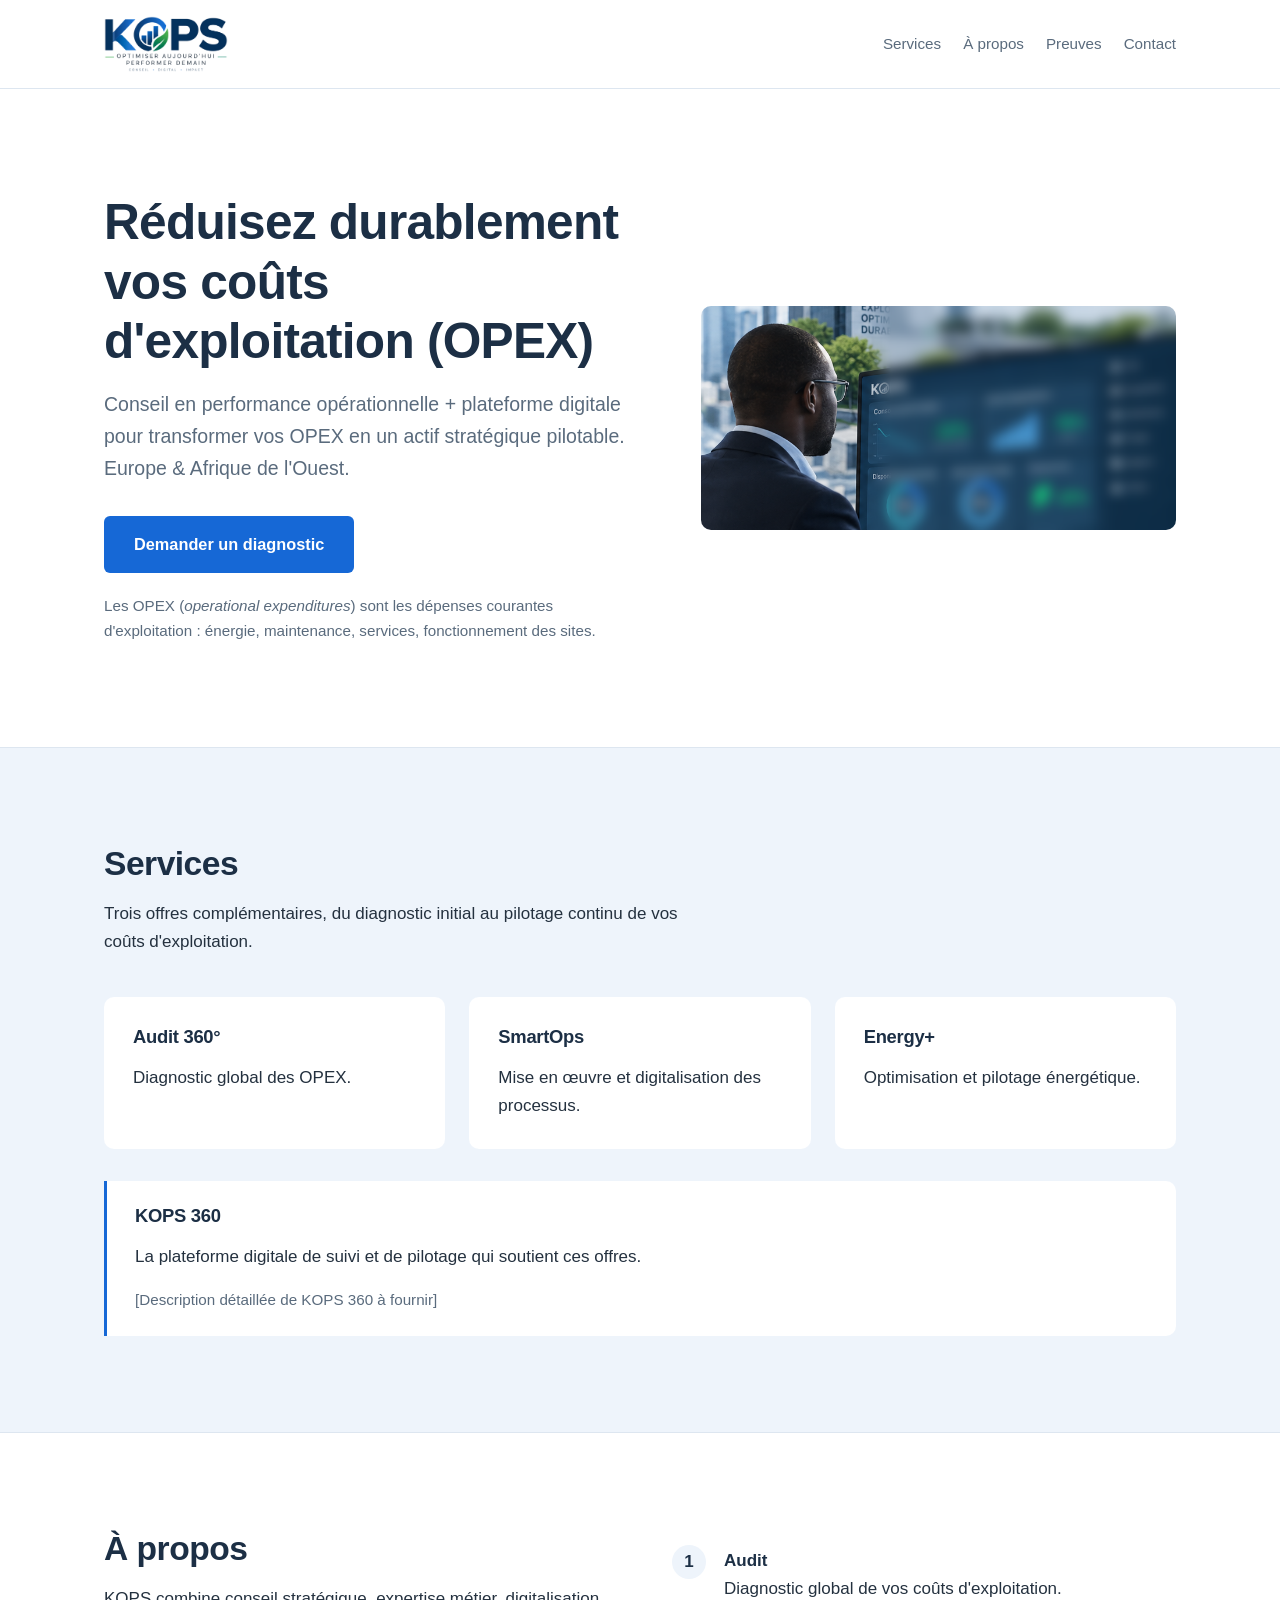
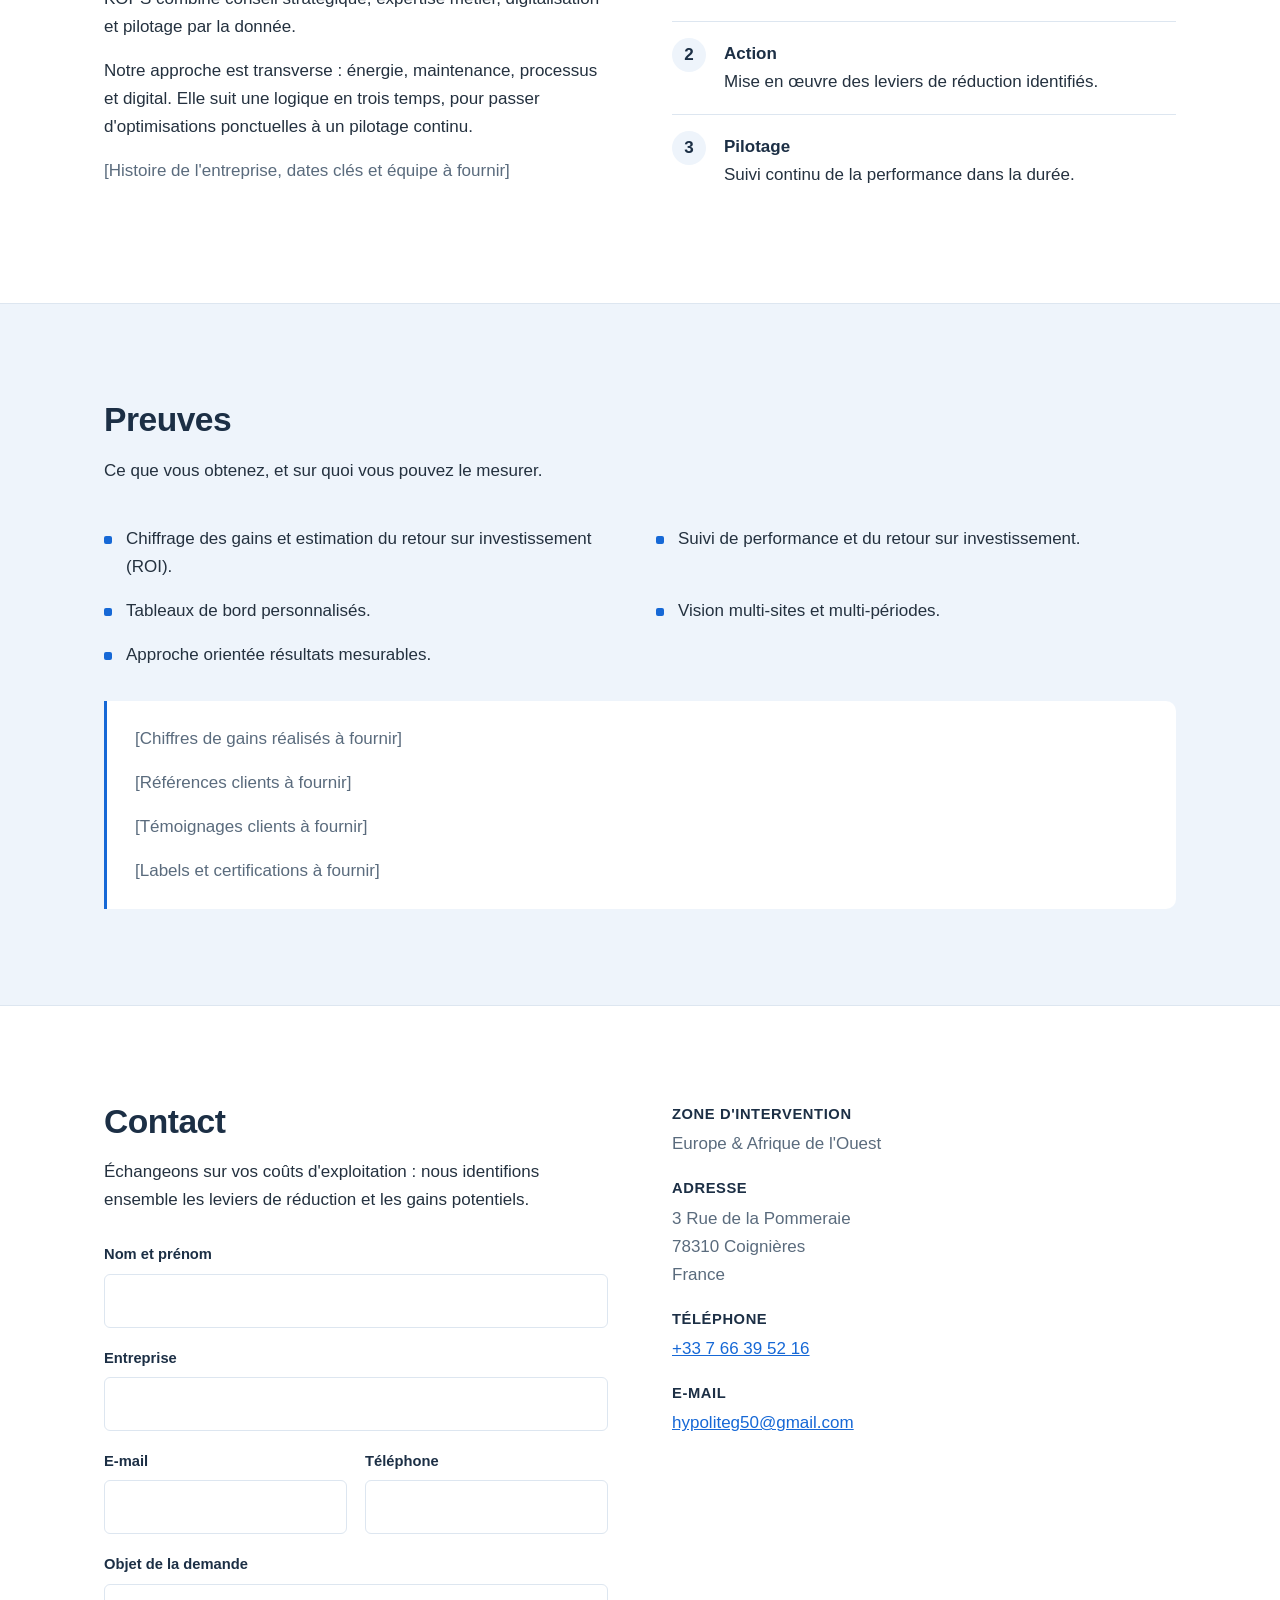
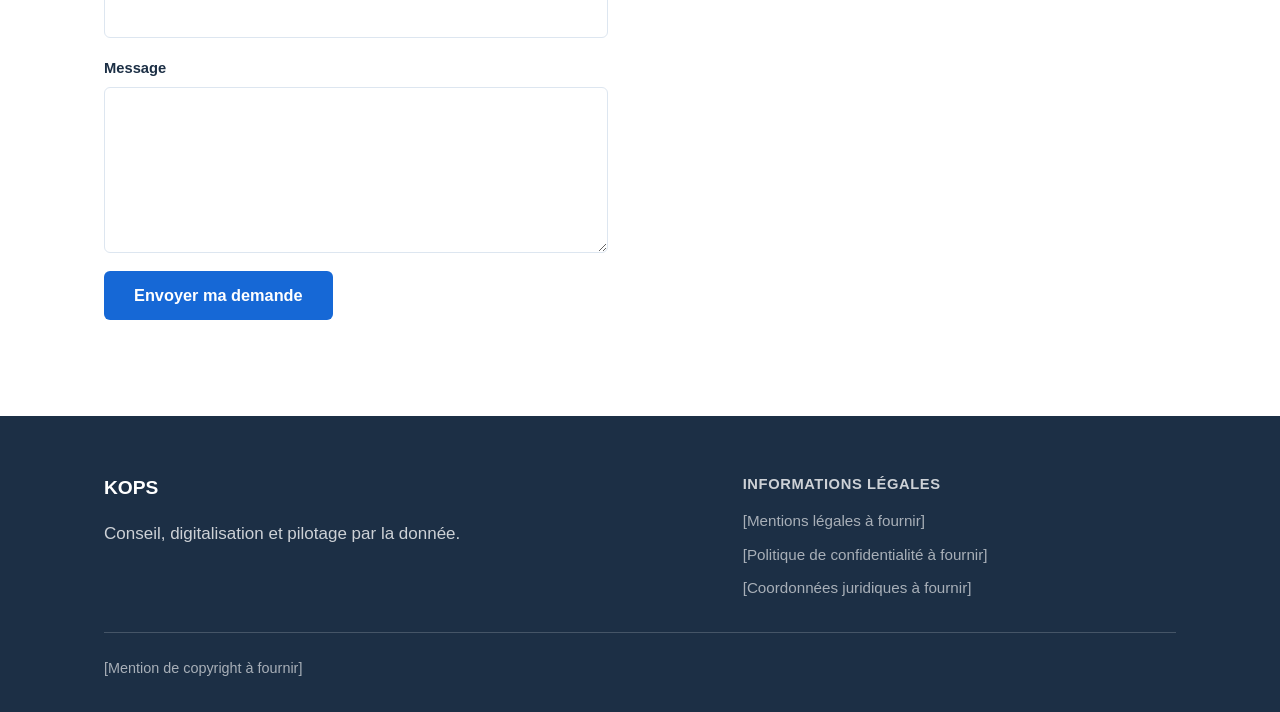
==== index.html @ 333a83b0 "Retire les horaires et le bloc Réseaux sociaux KOPS travaillant sur rendez-vous, aucun horaire d'ouv" ====
<!DOCTYPE html>
<html lang="fr">
<head>
<meta charset="utf-8">
<meta name="viewport" content="width=device-width, initial-scale=1">
<title>KOPS — Réduisez durablement vos coûts d'exploitation (OPEX)</title>
<meta name="description" content="Conseil en performance opérationnelle et plateforme digitale pour structurer, réduire et piloter durablement vos coûts d'exploitation. Europe &amp; Afrique de l'Ouest.">

<link rel="icon" type="image/png" sizes="32x32" href="images/favicon-32.png">
<link rel="icon" type="image/png" sizes="192x192" href="images/favicon-192.png">
<link rel="apple-touch-icon" href="images/apple-touch-icon.png">
<meta name="theme-color" content="#1668d6"><!-- [code exact à définir] -->

<!-- Aperçu au partage. À la mise en ligne, remplacer les chemins relatifs
     par l'URL absolue du site et renseigner og:url. -->
<meta property="og:type" content="website">
<meta property="og:site_name" content="KOPS">
<meta property="og:locale" content="fr_FR">
<meta property="og:title" content="KOPS — Réduisez durablement vos coûts d'exploitation (OPEX)">
<meta property="og:description" content="Conseil en performance opérationnelle et plateforme digitale pour transformer vos OPEX en un actif stratégique pilotable. Europe &amp; Afrique de l'Ouest.">
<meta property="og:image" content="images/kops-partage.png">
<meta property="og:image:width" content="1200">
<meta property="og:image:height" content="630">
<meta property="og:image:alt" content="KOPS — Réduisez durablement vos coûts d'exploitation (OPEX)">
<meta name="twitter:card" content="summary_large_image">

<link rel="stylesheet" href="styles.css">
</head>
<body>

<a class="lien-evitement" href="#accueil">Aller au contenu principal</a>

<header class="entete">
  <div class="conteneur entete__interieur">
    <a class="marque" href="#accueil">
      <img src="images/kops-logo.png"
           alt="KOPS — Optimiser aujourd'hui, performer demain. Conseil, digital, impact."
           width="640" height="289">
    </a>
    <nav class="navigation" aria-label="Navigation principale">
      <a href="#services">Services</a>
      <a href="#a-propos">À propos</a>
      <a href="#preuves">Preuves</a>
      <a href="#contact">Contact</a>
    </nav>
  </div>
</header>

<main>

  <!-- 1 · Accueil -->
  <section class="accueil" id="accueil">
    <div class="conteneur accueil__grille">
      <div class="accueil__texte">
        <h1>Réduisez durablement vos coûts d'exploitation (OPEX)</h1>
        <p class="accueil__sous-titre">
          Conseil en performance opérationnelle + plateforme digitale pour transformer
          vos OPEX en un actif stratégique pilotable. Europe &amp; Afrique de l'Ouest.
        </p>
        <p class="accueil__zone">
          <a class="bouton-principal" href="#contact">Demander un diagnostic</a>
        </p>
        <p class="accueil__mention">
          Les OPEX (<em>operational expenditures</em>) sont les dépenses courantes
          d'exploitation : énergie, maintenance, services, fonctionnement des sites.
        </p>
      </div>
      <img class="accueil__visuel"
           src="images/kops-visuel-accueil.png"
           alt="Un dirigeant consulte un tableau de bord KOPS. L'écran est volontairement flouté : les valeurs qu'il affiche sont une illustration et ne représentent pas des résultats KOPS."
           width="816" height="384"
           decoding="async">
    </div>
  </section>

  <!-- 2 · Services -->
  <section class="section section--clair" id="services">
    <div class="conteneur">
      <div class="section__intro">
        <h2>Services</h2>
        <p>
          Trois offres complémentaires, du diagnostic initial au pilotage continu
          de vos coûts d'exploitation.
        </p>
      </div>
      <div class="grille grille--3">
        <article class="carte">
          <h3>Audit 360°</h3>
          <p>Diagnostic global des OPEX.</p>
        </article>
        <article class="carte">
          <h3>SmartOps</h3>
          <p>Mise en œuvre et digitalisation des processus.</p>
        </article>
        <article class="carte">
          <h3>Energy+</h3>
          <p>Optimisation et pilotage énergétique.</p>
        </article>
      </div>
      <div class="encart">
        <h3>KOPS 360</h3>
        <p>
          La plateforme digitale de suivi et de pilotage qui soutient ces offres.
        </p>
        <p class="carte__mention provisoire">
          [Description détaillée de KOPS 360 à fournir]
        </p>
      </div>
    </div>
  </section>

  <!-- 3 · À propos -->
  <section class="section" id="a-propos">
    <div class="conteneur">
      <div class="apropos__grille">
        <div>
          <h2>À propos</h2>
          <p>
            KOPS combine conseil stratégique, expertise métier, digitalisation et
            pilotage par la donnée.
          </p>
          <p>
            Notre approche est transverse : énergie, maintenance, processus et digital.
            Elle suit une logique en trois temps, pour passer d'optimisations ponctuelles
            à un pilotage continu.
          </p>
          <p class="provisoire">[Histoire de l'entreprise, dates clés et équipe à fournir]</p>
        </div>
        <ol class="etapes">
          <li>
            <strong>Audit</strong>
            Diagnostic global de vos coûts d'exploitation.
          </li>
          <li>
            <strong>Action</strong>
            Mise en œuvre des leviers de réduction identifiés.
          </li>
          <li>
            <strong>Pilotage</strong>
            Suivi continu de la performance dans la durée.
          </li>
        </ol>
      </div>
    </div>
  </section>

  <!-- 4 · Preuves -->
  <section class="section section--clair" id="preuves">
    <div class="conteneur">
      <div class="section__intro">
        <h2>Preuves</h2>
        <p>Ce que vous obtenez, et sur quoi vous pouvez le mesurer.</p>
      </div>
      <ul class="liste-preuves">
        <li>Chiffrage des gains et estimation du retour sur investissement (ROI).</li>
        <li>Suivi de performance et du retour sur investissement.</li>
        <li>Tableaux de bord personnalisés.</li>
        <li>Vision multi-sites et multi-périodes.</li>
        <li>Approche orientée résultats mesurables.</li>
      </ul>
      <div class="encart">
        <p class="provisoire">[Chiffres de gains réalisés à fournir]</p>
        <p class="provisoire">[Références clients à fournir]</p>
        <p class="provisoire">[Témoignages clients à fournir]</p>
        <p class="provisoire">[Labels et certifications à fournir]</p>
      </div>
    </div>
  </section>

  <!-- 5 · Contact -->
  <section class="section" id="contact">
    <div class="conteneur">
      <div class="contact__grille">
        <div>
          <h2>Contact</h2>
          <p>
            Échangeons sur vos coûts d'exploitation : nous identifions ensemble
            les leviers de réduction et les gains potentiels.
          </p>

          <!-- Envoi par Formspree. Remplacer l'identifiant entre crochets par
               celui du formulaire créé sur formspree.io ; les réponses arrivent
               sur l'adresse déclarée dans le compte. -->
          <form class="formulaire" method="post"
                action="https://formspree.io/f/[identifiant Formspree à renseigner]">
            <input type="hidden" name="_subject" value="Demande de diagnostic — site KOPS">
            <p class="piege" aria-hidden="true">
              <label for="site-web">Ne pas remplir ce champ</label>
              <input type="text" id="site-web" name="_gotcha" tabindex="-1" autocomplete="off">
            </p>
            <div class="champ">
              <label for="nom">Nom et prénom</label>
              <input type="text" id="nom" name="nom" autocomplete="name" required>
            </div>
            <div class="champ">
              <label for="entreprise">Entreprise</label>
              <input type="text" id="entreprise" name="entreprise" autocomplete="organization">
            </div>
            <div class="formulaire__paire">
              <div class="champ">
                <label for="email">E-mail</label>
                <input type="email" id="email" name="email" autocomplete="email" required>
              </div>
              <div class="champ">
                <label for="telephone">Téléphone</label>
                <input type="tel" id="telephone" name="telephone" autocomplete="tel">
              </div>
            </div>
            <div class="champ">
              <label for="objet">Objet de la demande</label>
              <input type="text" id="objet" name="objet">
            </div>
            <div class="champ">
              <label for="message">Message</label>
              <textarea id="message" name="message" rows="5" required></textarea>
            </div>
            <button class="bouton-principal" type="submit">Envoyer ma demande</button>
          </form>
        </div>
        <dl class="coordonnees">
          <div>
            <dt>Zone d'intervention</dt>
            <dd>Europe &amp; Afrique de l'Ouest</dd>
          </div>
          <div>
            <dt>Adresse</dt>
            <dd>3 Rue de la Pommeraie<br>78310 Coignières<br>France</dd>
          </div>
          <div>
            <dt>Téléphone</dt>
            <dd><a href="tel:+33766395216">+33 7 66 39 52 16</a></dd>
          </div>
          <div>
            <dt>E-mail</dt>
            <dd><a href="mailto:hypoliteg50@gmail.com">hypoliteg50@gmail.com</a></dd>
          </div>
        </dl>
      </div>
    </div>
  </section>

</main>

<!-- 6 · Pied de page -->
<footer class="pied">
  <div class="conteneur">
    <div class="pied__grille">
      <div>
        <p class="marque">KOPS</p>
        <p>Conseil, digitalisation et pilotage par la donnée.</p>
      </div>
      <div>
        <p class="pied__titre">Informations légales</p>
        <ul>
          <li class="provisoire">[Mentions légales à fournir]</li>
          <li class="provisoire">[Politique de confidentialité à fournir]</li>
          <li class="provisoire">[Coordonnées juridiques à fournir]</li>
        </ul>
      </div>
    </div>
    <div class="pied__bas">
      <p class="provisoire">[Mention de copyright à fournir]</p>
    </div>
  </div>
</footer>

</body>
</html>
---- styles.css ----
/* KOPS — feuille de style du site vitrine.
   Palette : blanc, bleu très clair, bleu/gris foncé, accent bleu vif (brief.md §7).
   Les codes hexadécimaux exacts ne sont pas définis dans brief.md : les valeurs
   ci-dessous sont provisoires et à remplacer par la charte KOPS. */

:root {
  --blanc:            #ffffff;
  --bleu-tres-clair:  #eef4fb; /* [code exact à définir] */
  --bleu-gris-fonce:  #1c2f45; /* [code exact à définir] */
  --bleu-vif:         #1668d6; /* [code exact à définir] */
  --texte:            #24313f; /* [code exact à définir] */
  --texte-attenue:    #5a6b7d; /* [code exact à définir] */
  --filet:            #dde6f0; /* [code exact à définir] */

  /* Police exacte non définie dans brief.md : pile sans empattement provisoire. */
  --police: "Inter", "Segoe UI", "Helvetica Neue", Arial, sans-serif;

  --largeur: 1120px;
  --gouttiere: 24px;
}

* { box-sizing: border-box; }

html { scroll-behavior: smooth; }

body {
  margin: 0;
  font-family: var(--police);
  font-size: 17px;
  line-height: 1.65;
  color: var(--texte);
  background: var(--blanc);
  -webkit-font-smoothing: antialiased;
}

h1, h2, h3 {
  font-weight: 700;
  line-height: 1.2;
  color: var(--bleu-gris-fonce);
  letter-spacing: -0.015em;
  margin: 0 0 16px;
}

h1 { font-size: clamp(2rem, 5vw, 3.1rem); }
h2 { font-size: clamp(1.5rem, 3.2vw, 2.1rem); }
h3 { font-size: 1.15rem; }

p { margin: 0 0 16px; }
p:last-child { margin-bottom: 0; }

a { color: var(--bleu-vif); }

.conteneur {
  width: 100%;
  max-width: var(--largeur);
  margin: 0 auto;
  padding: 0 var(--gouttiere);
}

/* Marqueur de contenu provisoire, à remplacer par le contenu réel. */
.provisoire {
  color: var(--texte-attenue);
  font-style: normal;
}

.lien-evitement {
  position: absolute;
  left: -9999px;
}
.lien-evitement:focus {
  left: 16px;
  top: 16px;
  z-index: 10;
  background: var(--blanc);
  padding: 10px 16px;
  border: 2px solid var(--bleu-vif);
  border-radius: 6px;
}

/* En-tête */
.entete {
  position: sticky;
  top: 0;
  z-index: 5;
  background: var(--blanc);
  border-bottom: 1px solid var(--filet);
}

.entete__interieur {
  display: flex;
  flex-wrap: wrap;
  align-items: center;
  justify-content: space-between;
  gap: 12px;
  padding-top: 16px;
  padding-bottom: 16px;
}

.marque {
  font-weight: 700;
  font-size: 1.2rem;
  color: var(--bleu-gris-fonce);
  text-decoration: none;
  display: inline-flex;
  align-items: center;
  flex: 0 0 auto;
}

.marque img {
  display: block;
  height: 56px;
  width: auto;
  max-width: 100%;
}

.navigation {
  display: flex;
  flex-wrap: wrap;
  gap: 8px 22px;
}

.navigation a {
  color: var(--texte-attenue);
  text-decoration: none;
  font-size: 0.95rem;
}

.navigation a:hover,
.navigation a:focus { color: var(--bleu-vif); }

/* Bouton principal — un seul sur l'ensemble du site. */
.bouton-principal {
  display: inline-block;
  background: var(--bleu-vif);
  color: var(--blanc);
  text-decoration: none;
  font-weight: 600;
  font-size: 1.02rem;
  padding: 15px 30px;
  border-radius: 6px;
}

.bouton-principal:hover,
.bouton-principal:focus { background: var(--bleu-gris-fonce); }

/* Sections */
.section {
  padding: clamp(56px, 8vw, 96px) 0;
  border-top: 1px solid var(--filet);
}

.section--clair { background: var(--bleu-tres-clair); }

.section__intro { max-width: 62ch; margin-bottom: 40px; }

/* Accueil */
.accueil {
  padding: clamp(56px, 9vw, 104px) 0;
  border-top: 0;
}

.accueil__grille {
  display: grid;
  grid-template-columns: 1.05fr 0.95fr;
  gap: clamp(32px, 6vw, 72px);
  align-items: center;
}

.accueil__texte { max-width: 60ch; }

.accueil__sous-titre {
  font-size: clamp(1.05rem, 2vw, 1.22rem);
  color: var(--texte-attenue);
  margin-bottom: 32px;
}

.accueil__zone { margin-bottom: 20px; }

.accueil__mention {
  font-size: 0.95rem;
  color: var(--texte-attenue);
}

/* Visuel principal de l'accueil. */
.accueil__visuel {
  display: block;
  width: 100%;
  height: auto;
  border-radius: 10px;
  background: var(--bleu-tres-clair);
}

/* Cartes */
.grille {
  display: grid;
  gap: 24px;
}

.grille--3 { grid-template-columns: repeat(3, 1fr); }
.grille--2 { grid-template-columns: repeat(2, 1fr); }

.carte {
  background: var(--blanc);
  border: 1px solid var(--filet);
  border-radius: 10px;
  padding: 28px;
}

.section--clair .carte { border-color: transparent; }

.carte__mention {
  margin-top: 16px;
  font-size: 0.95rem;
  color: var(--texte-attenue);
}

.encart {
  margin-top: 32px;
  padding: 24px 28px;
  background: var(--blanc);
  border-left: 3px solid var(--bleu-vif);
  border-radius: 0 10px 10px 0;
}

/* À propos */
.apropos__grille {
  display: grid;
  grid-template-columns: 1fr 1fr;
  gap: clamp(32px, 5vw, 64px);
}

.etapes {
  list-style: none;
  margin: 0;
  padding: 0;
  counter-reset: etape;
}

.etapes li {
  counter-increment: etape;
  padding: 18px 0 18px 52px;
  position: relative;
  border-bottom: 1px solid var(--filet);
}

.etapes li:last-child { border-bottom: 0; }

.etapes li::before {
  content: counter(etape);
  position: absolute;
  left: 0;
  top: 16px;
  width: 34px;
  height: 34px;
  border-radius: 50%;
  background: var(--bleu-tres-clair);
  color: var(--bleu-gris-fonce);
  font-weight: 700;
  display: flex;
  align-items: center;
  justify-content: center;
}

.etapes strong { display: block; color: var(--bleu-gris-fonce); }

/* Preuves */
.liste-preuves {
  list-style: none;
  margin: 0;
  padding: 0;
  display: grid;
  grid-template-columns: repeat(2, 1fr);
  gap: 16px 32px;
}

.liste-preuves li {
  padding-left: 22px;
  position: relative;
}

.liste-preuves li::before {
  content: "";
  position: absolute;
  left: 0;
  top: 11px;
  width: 8px;
  height: 8px;
  border-radius: 2px;
  background: var(--bleu-vif);
}

/* Contact */
.formulaire {
  margin-top: 28px;
  display: grid;
  gap: 18px;
}

/* Piège à robots : invisible pour les visiteurs, rempli par les robots. */
.piege {
  position: absolute;
  left: -9999px;
  width: 1px;
  height: 1px;
  overflow: hidden;
}

.formulaire__paire {
  display: grid;
  grid-template-columns: 1fr 1fr;
  gap: 18px;
}

.champ {
  display: grid;
  gap: 7px;
}

.champ label {
  font-weight: 600;
  font-size: 0.92rem;
  color: var(--bleu-gris-fonce);
}

.champ input,
.champ textarea {
  font: inherit;
  color: var(--texte);
  background: var(--blanc);
  border: 1px solid var(--filet);
  border-radius: 6px;
  padding: 12px 14px;
  width: 100%;
}

.champ textarea {
  resize: vertical;
  min-height: 120px;
}

.champ input:focus,
.champ textarea:focus {
  outline: 2px solid var(--bleu-vif);
  outline-offset: 1px;
  border-color: var(--bleu-vif);
}

.formulaire .bouton-principal {
  justify-self: start;
  border: 0;
  cursor: pointer;
  font-family: inherit;
}

.contact__grille {
  display: grid;
  grid-template-columns: 1fr 1fr;
  gap: clamp(32px, 5vw, 64px);
}

.coordonnees {
  margin: 0;
  display: grid;
  gap: 18px;
  align-content: start;
}

.coordonnees dt {
  font-weight: 600;
  color: var(--bleu-gris-fonce);
  font-size: 0.92rem;
  text-transform: uppercase;
  letter-spacing: 0.04em;
}

.coordonnees dd {
  margin: 4px 0 0;
  color: var(--texte-attenue);
}

.lien-action {
  display: inline-block;
  margin-top: 8px;
  font-weight: 600;
}

/* Pied de page */
.pied {
  background: var(--bleu-gris-fonce);
  color: var(--blanc);
  padding: 56px 0 32px;
}

.pied h2, .pied .marque { color: var(--blanc); }

.pied__grille {
  display: grid;
  grid-template-columns: 1.4fr 1fr;
  gap: 32px;
  padding-bottom: 32px;
}

.pied p, .pied li { color: rgba(255, 255, 255, 0.78); }

.pied__titre {
  font-weight: 600;
  font-size: 0.92rem;
  text-transform: uppercase;
  letter-spacing: 0.04em;
  margin-bottom: 12px;
  color: var(--blanc);
}

.pied ul {
  list-style: none;
  margin: 0;
  padding: 0;
  display: grid;
  gap: 8px;
  font-size: 0.95rem;
}

.pied__bas {
  border-top: 1px solid rgba(255, 255, 255, 0.18);
  padding-top: 24px;
  font-size: 0.9rem;
}

.pied .provisoire { color: rgba(255, 255, 255, 0.62); }

/* Responsive */
@media (max-width: 900px) {
  .accueil__grille,
  .apropos__grille,
  .contact__grille { grid-template-columns: 1fr; }
  .grille--3,
  .grille--2 { grid-template-columns: 1fr; }
  .liste-preuves { grid-template-columns: 1fr; }
  .pied__grille { grid-template-columns: 1fr 1fr; }
  .marque img { height: 46px; }
}

@media (max-width: 640px) {
  body { font-size: 16px; }
  /* Piège à robots : invisible pour les visiteurs, rempli par les robots. */
.piege {
  position: absolute;
  left: -9999px;
  width: 1px;
  height: 1px;
  overflow: hidden;
}

.formulaire__paire { grid-template-columns: 1fr; }
  .entete__interieur { align-items: flex-start; }
  .marque img { height: 40px; }
  .navigation { gap: 6px 16px; }
  .navigation a { font-size: 0.9rem; }
  .bouton-principal { display: block; text-align: center; }
  .pied__grille { grid-template-columns: 1fr; }
}

@media (prefers-reduced-motion: reduce) {
  html { scroll-behavior: auto; }
}
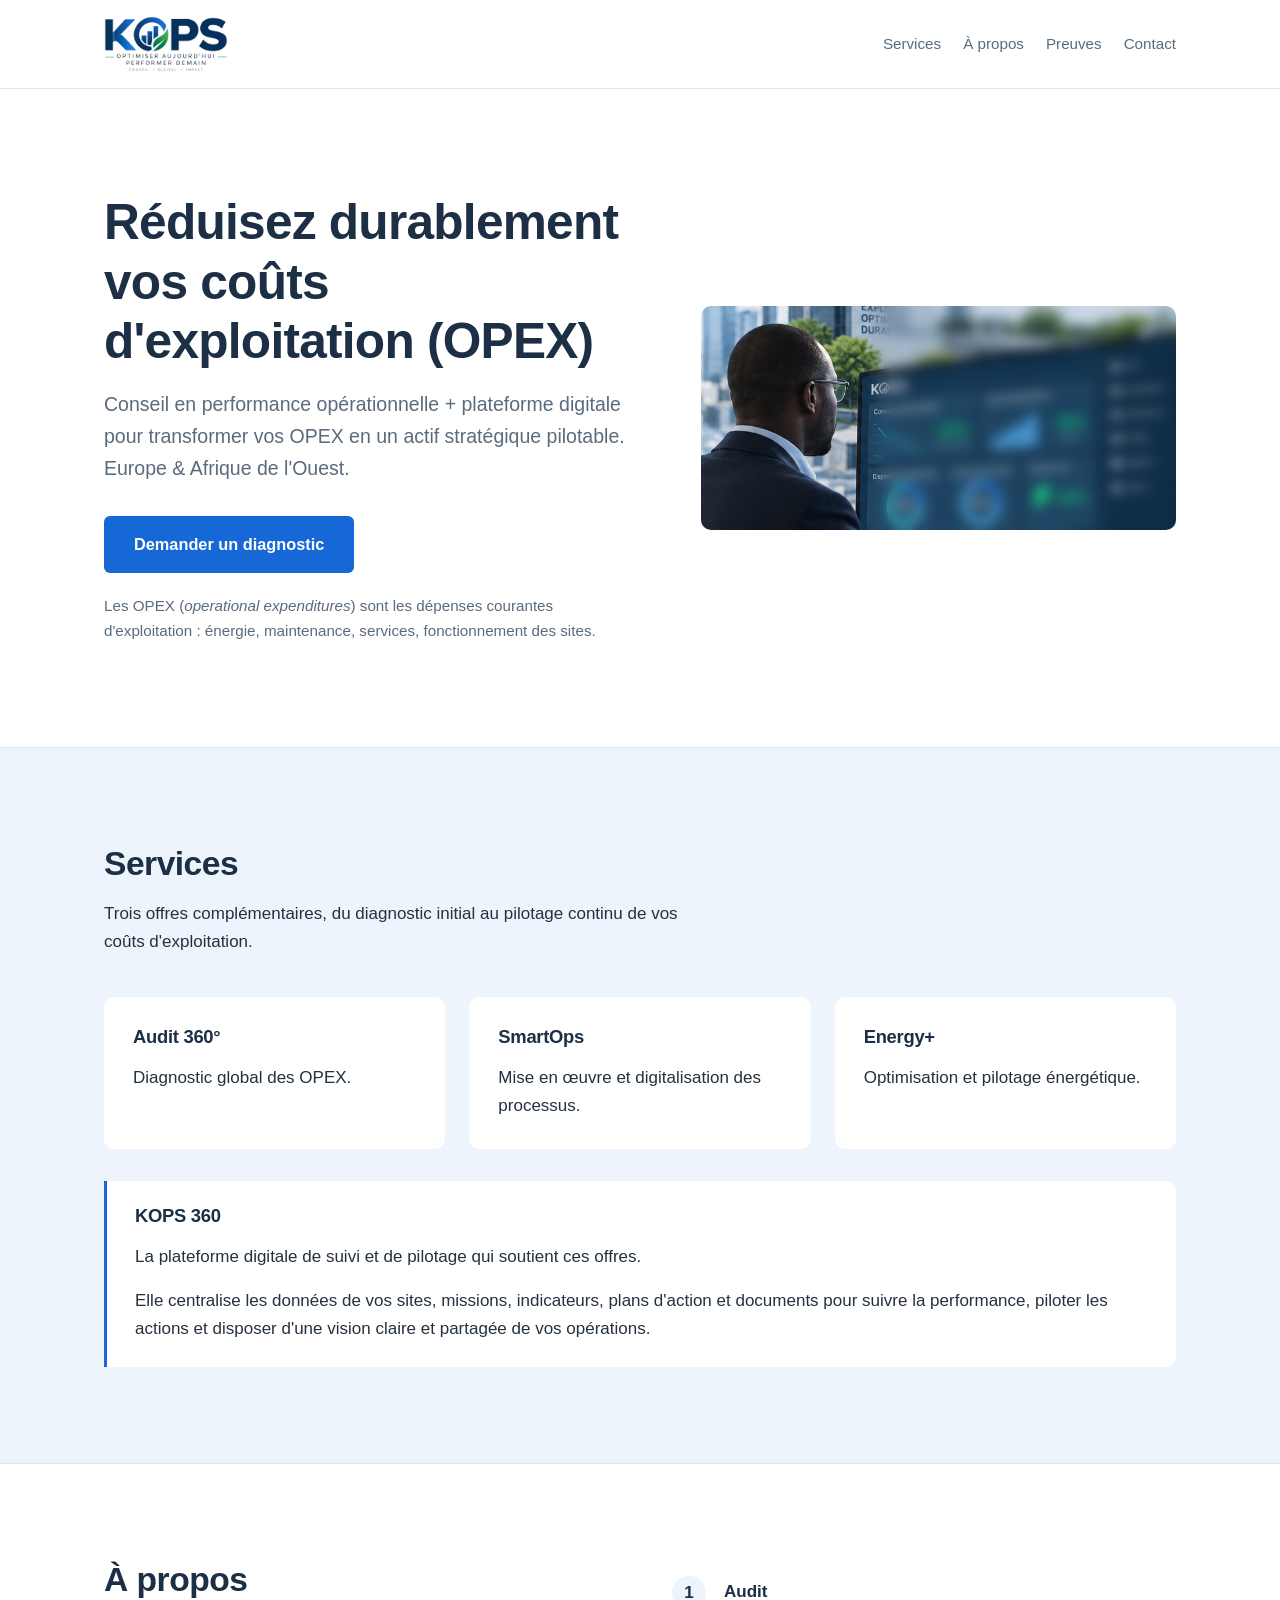
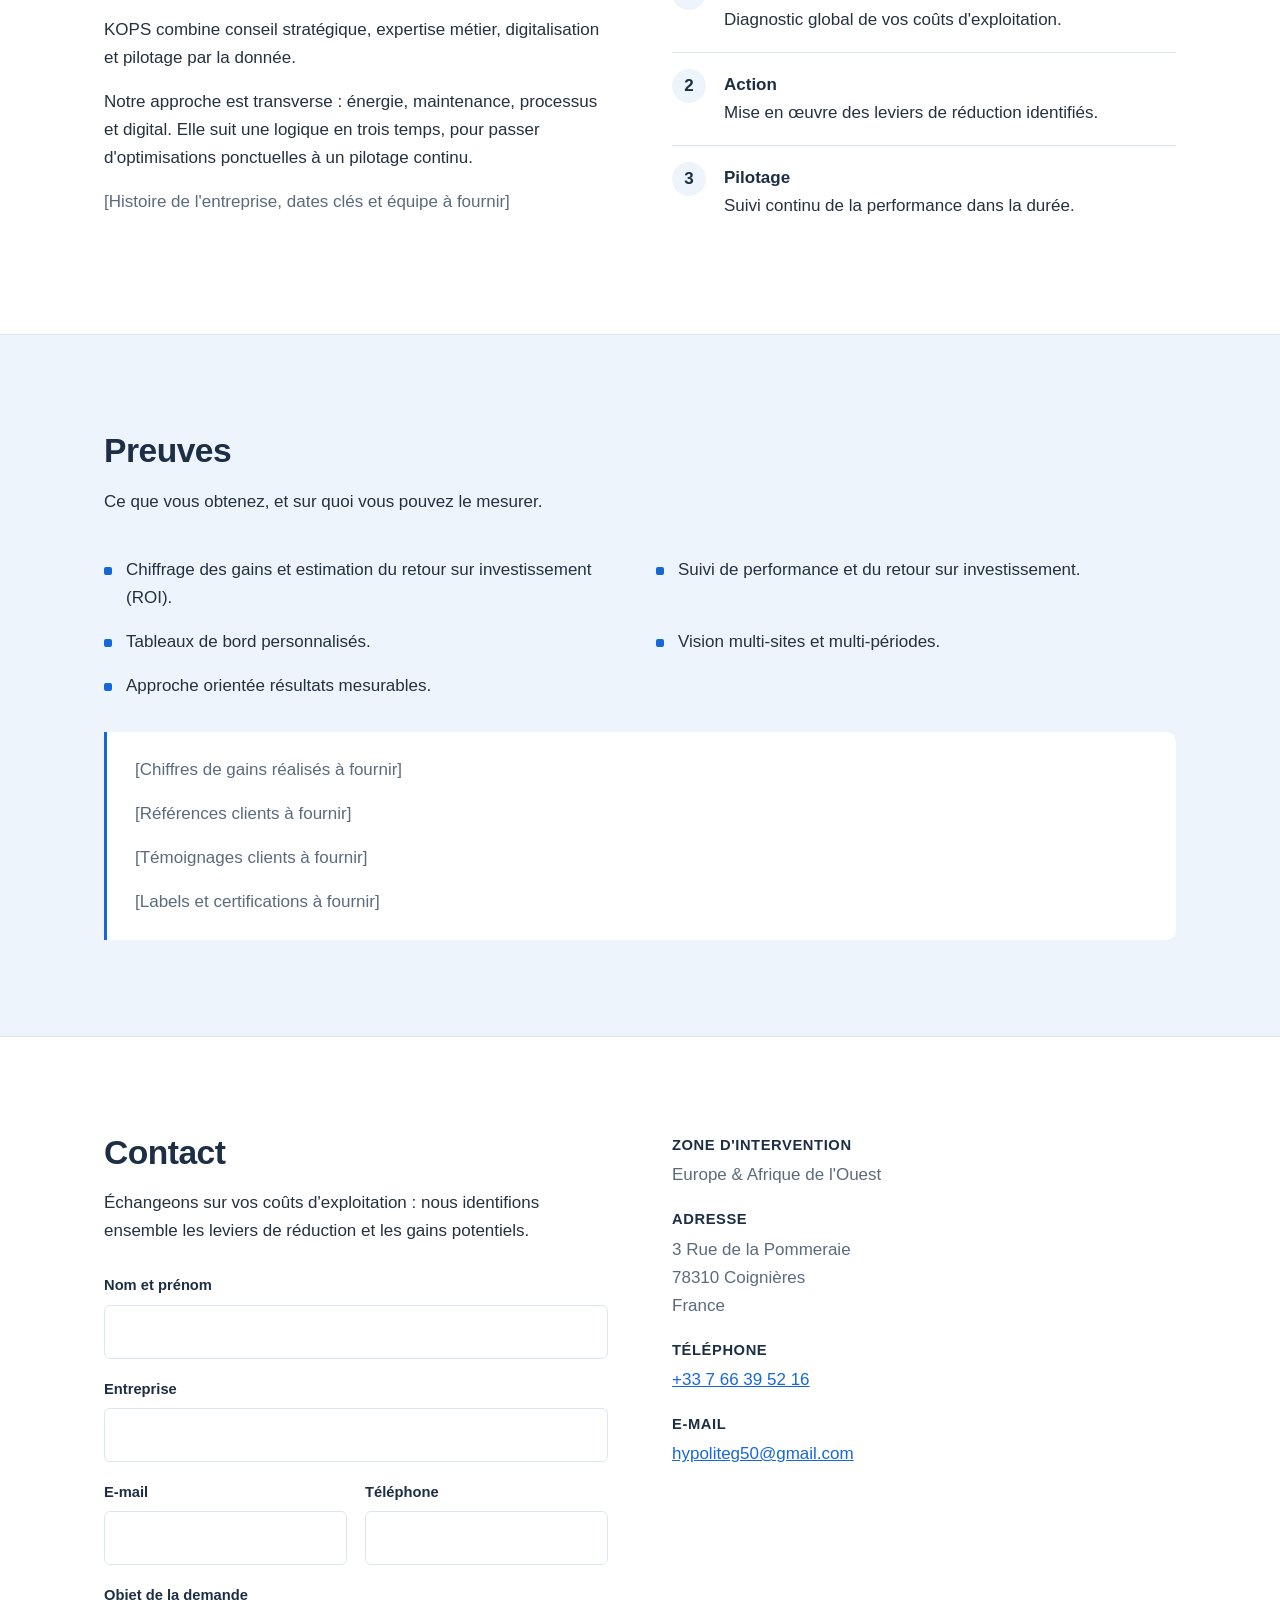
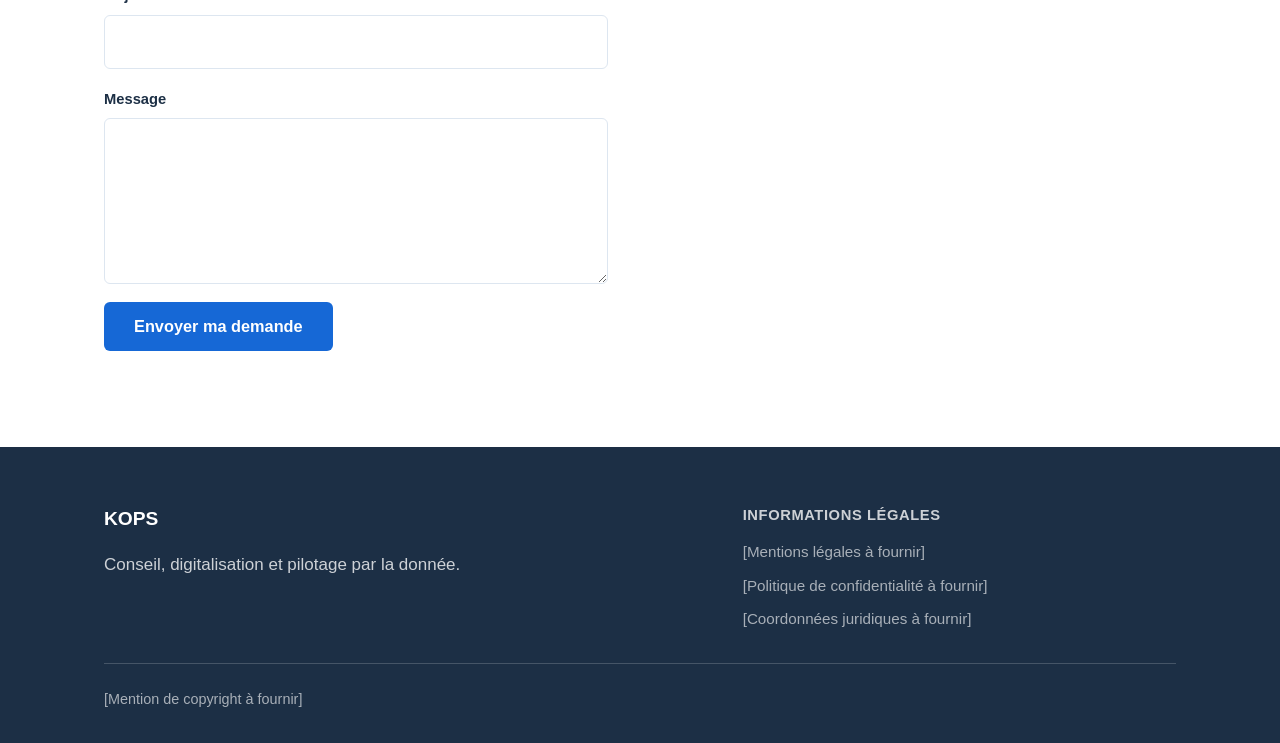
==== commit b3b06221: "Complète la description de KOPS 360 Le texte provisoire de l'encart est remplacé par la description " ====
--- a/index.html
+++ b/index.html
@@ -102,8 +102,10 @@
         <p>
           La plateforme digitale de suivi et de pilotage qui soutient ces offres.
         </p>
-        <p class="carte__mention provisoire">
-          [Description détaillée de KOPS 360 à fournir]
+        <p>
+          Elle centralise les données de vos sites, missions, indicateurs, plans
+          d'action et documents pour suivre la performance, piloter les actions et
+          disposer d'une vision claire et partagée de vos opérations.
         </p>
       </div>
     </div>
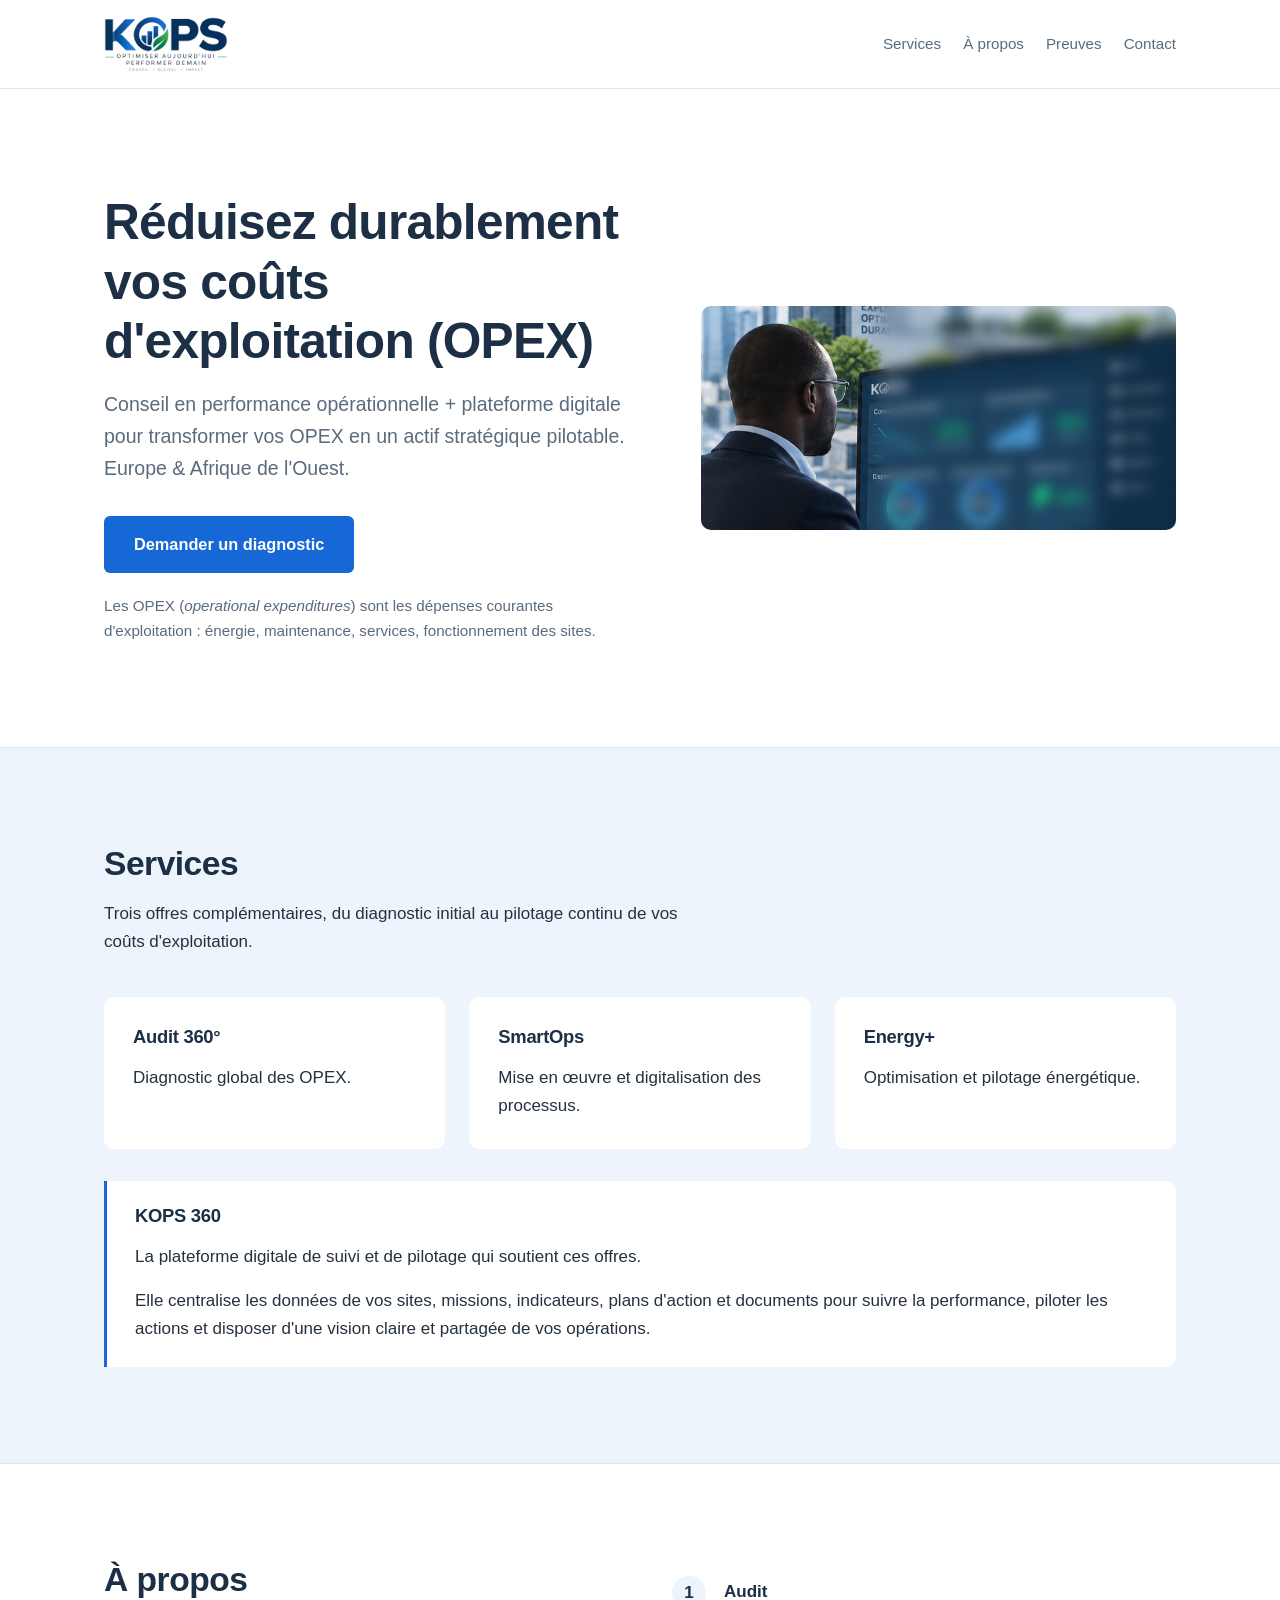
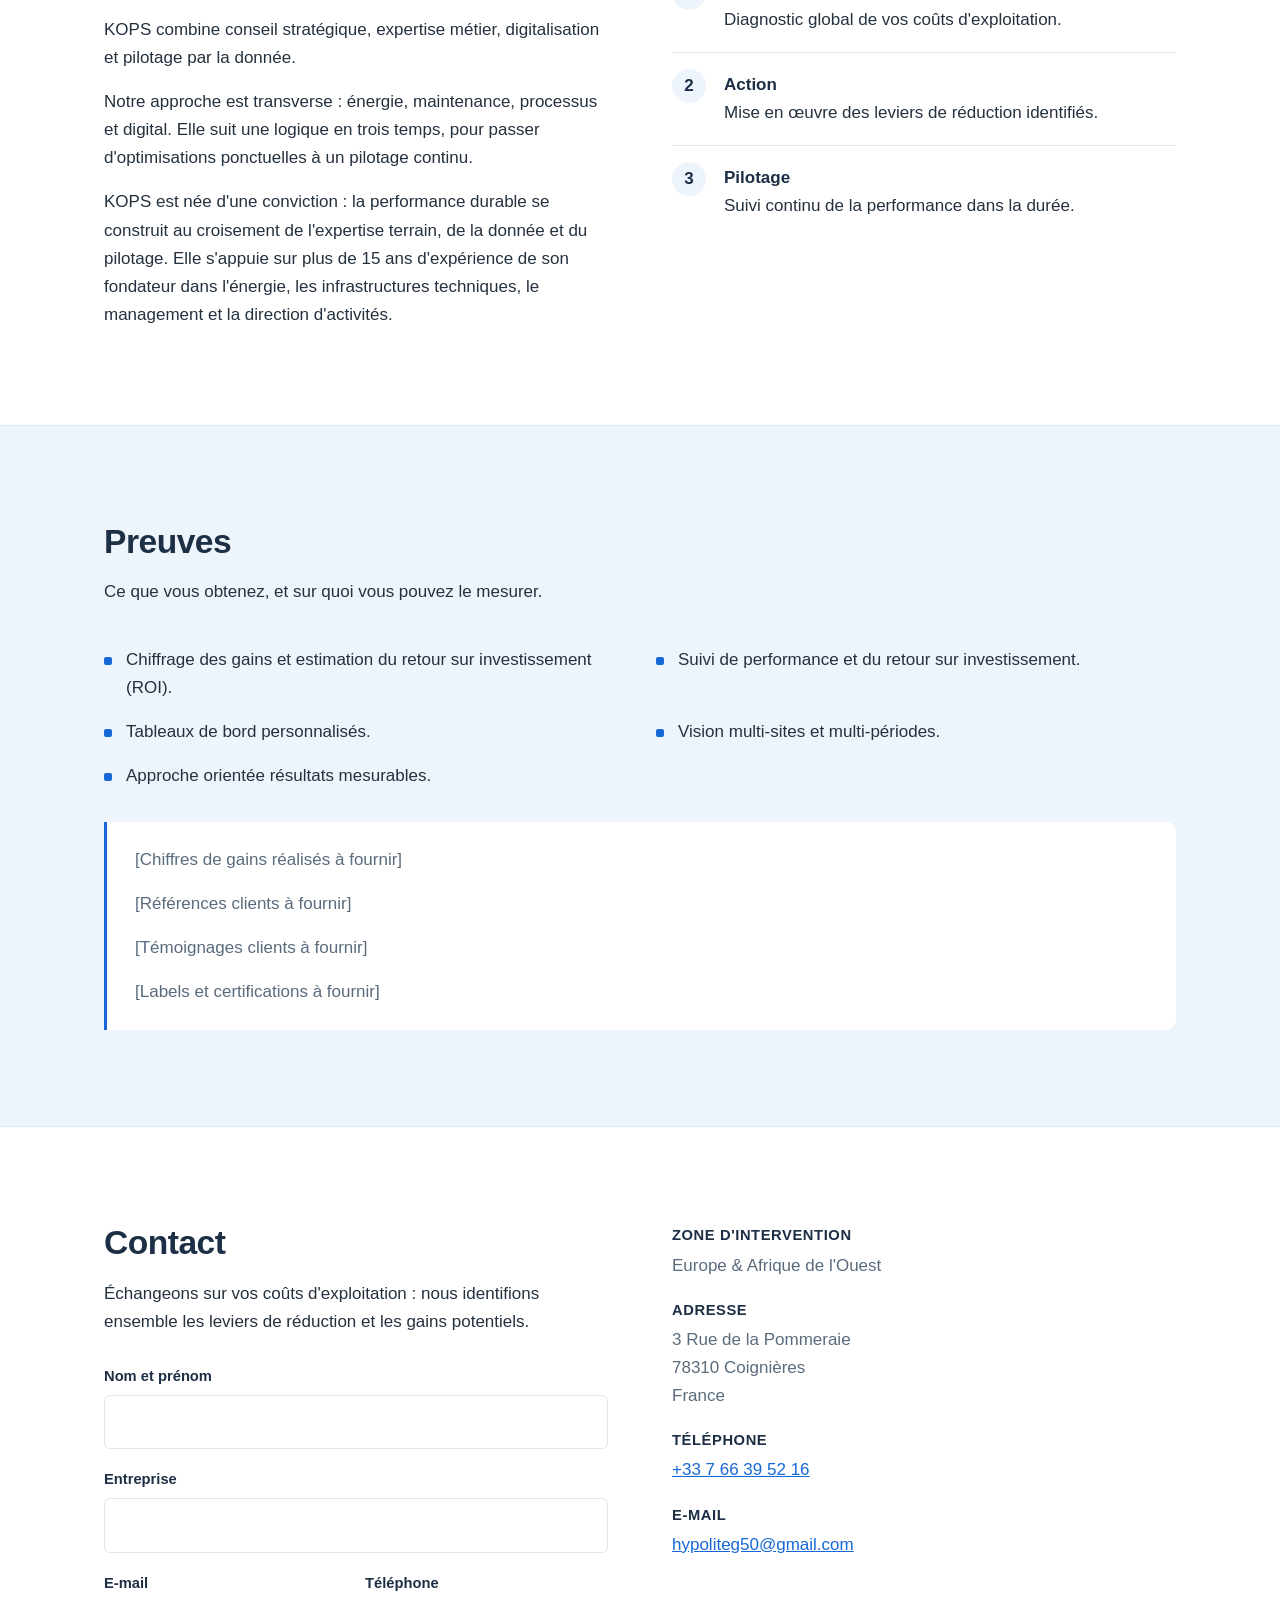
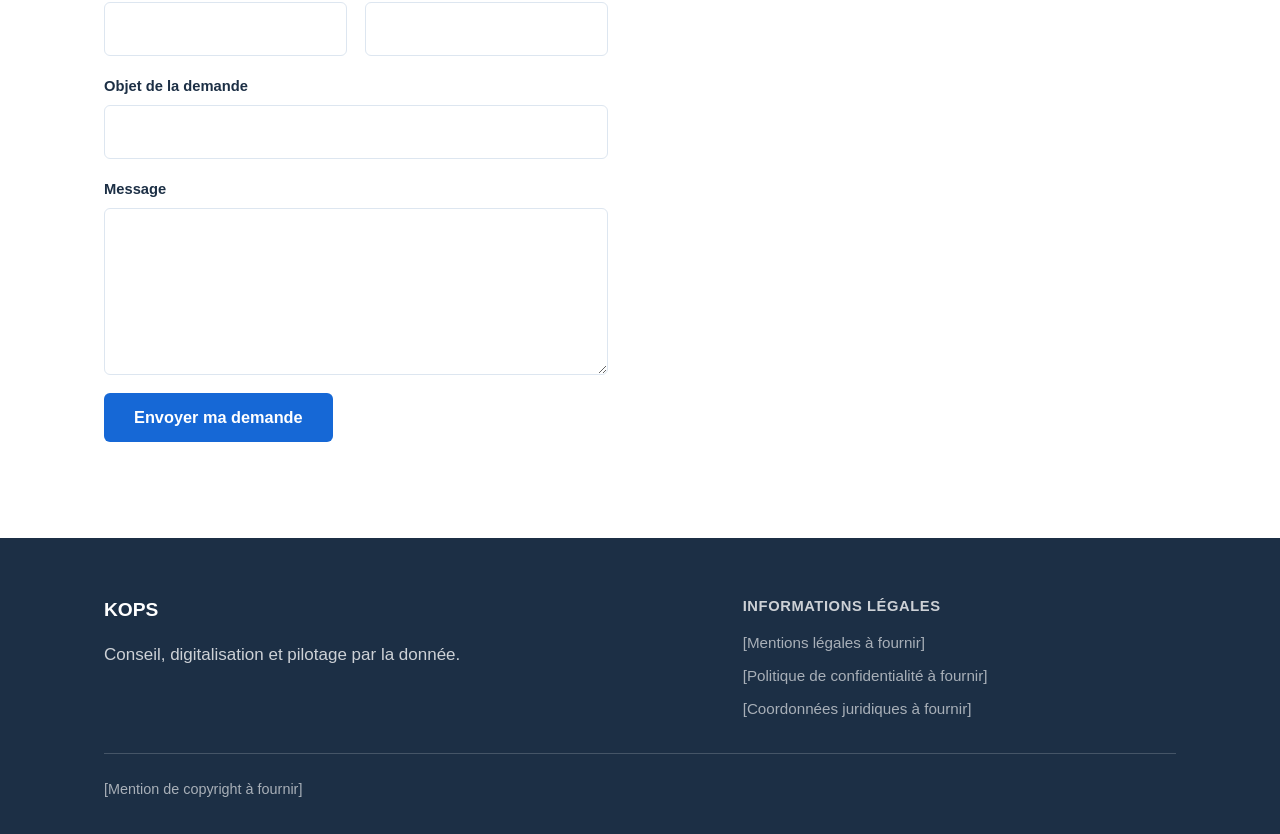
==== commit 76b79996: "Complète la section À propos Le texte provisoire est remplacé par le paragraphe validé, qui met en a" ====
--- a/index.html
+++ b/index.html
@@ -126,7 +126,12 @@
             Elle suit une logique en trois temps, pour passer d'optimisations ponctuelles
             à un pilotage continu.
           </p>
-          <p class="provisoire">[Histoire de l'entreprise, dates clés et équipe à fournir]</p>
+          <p>
+            KOPS est née d'une conviction : la performance durable se construit au
+            croisement de l'expertise terrain, de la donnée et du pilotage. Elle
+            s'appuie sur plus de 15 ans d'expérience de son fondateur dans l'énergie,
+            les infrastructures techniques, le management et la direction d'activités.
+          </p>
         </div>
         <ol class="etapes">
           <li>
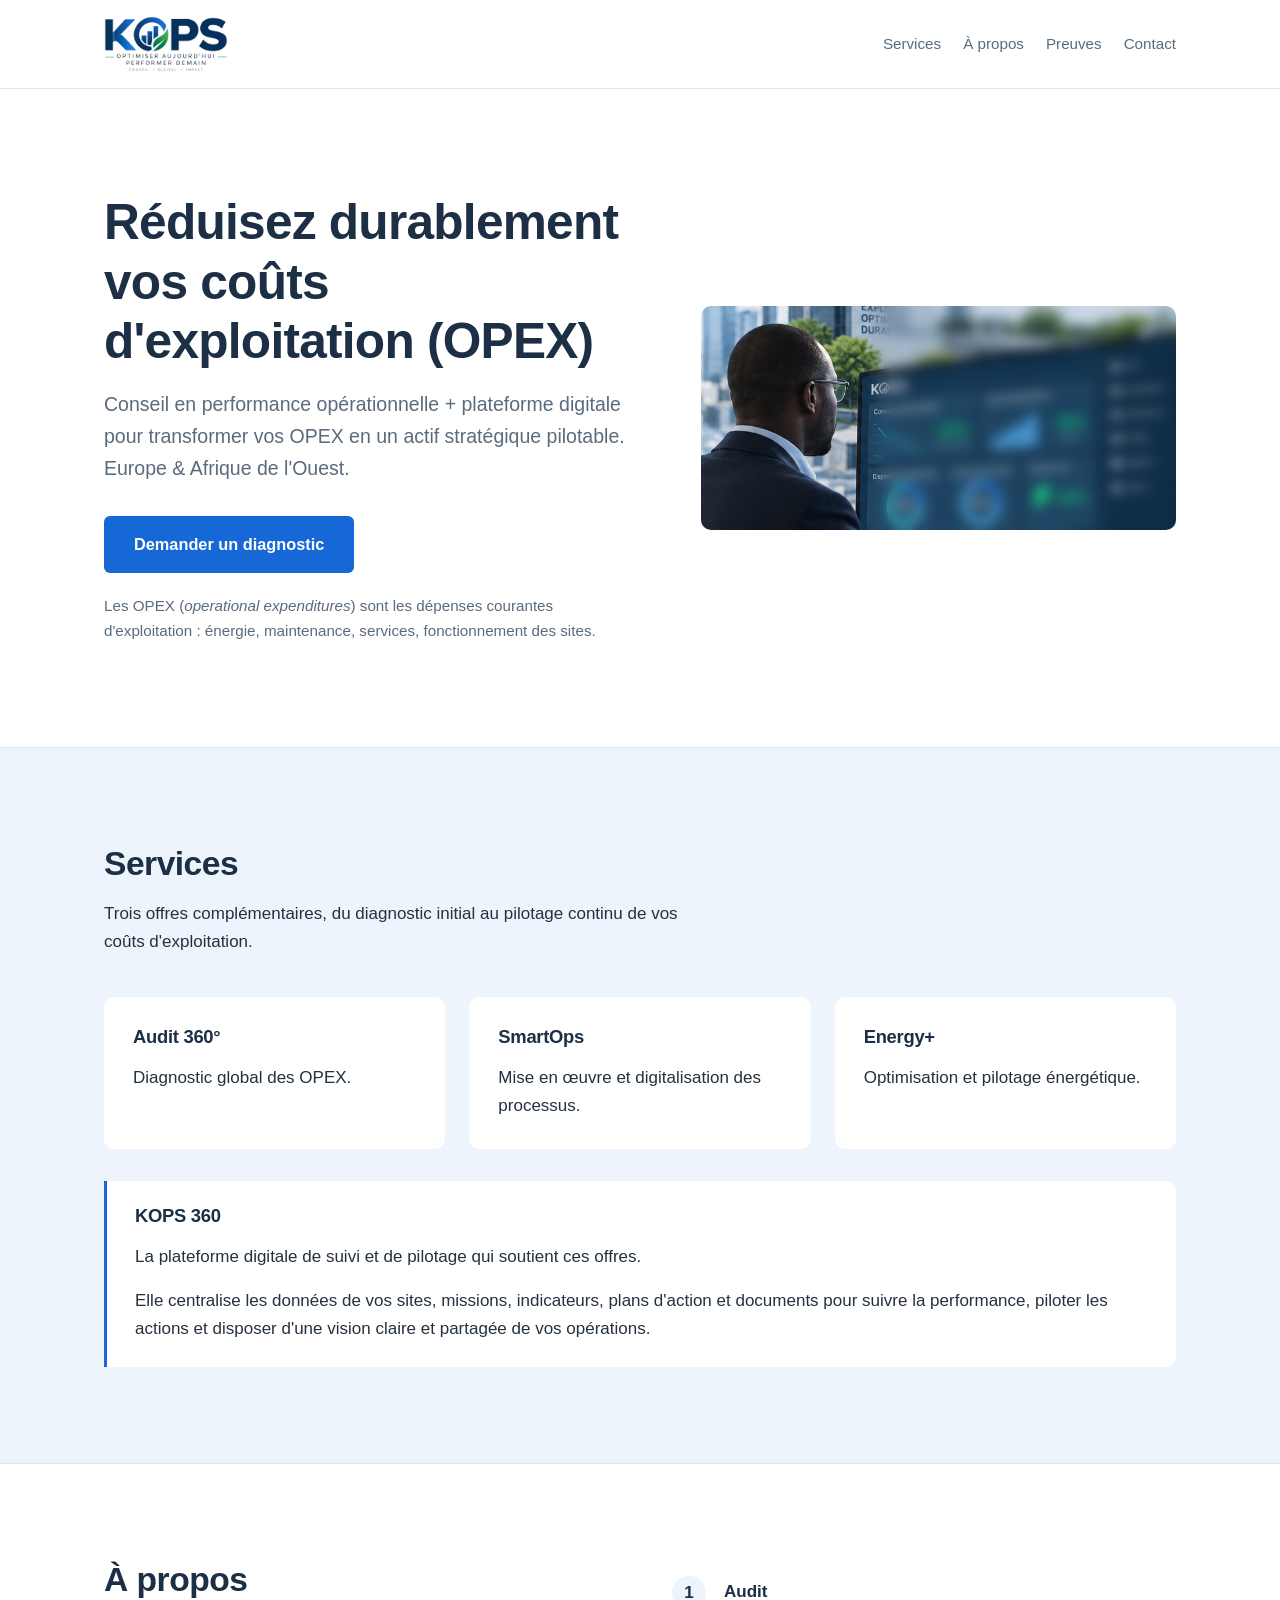
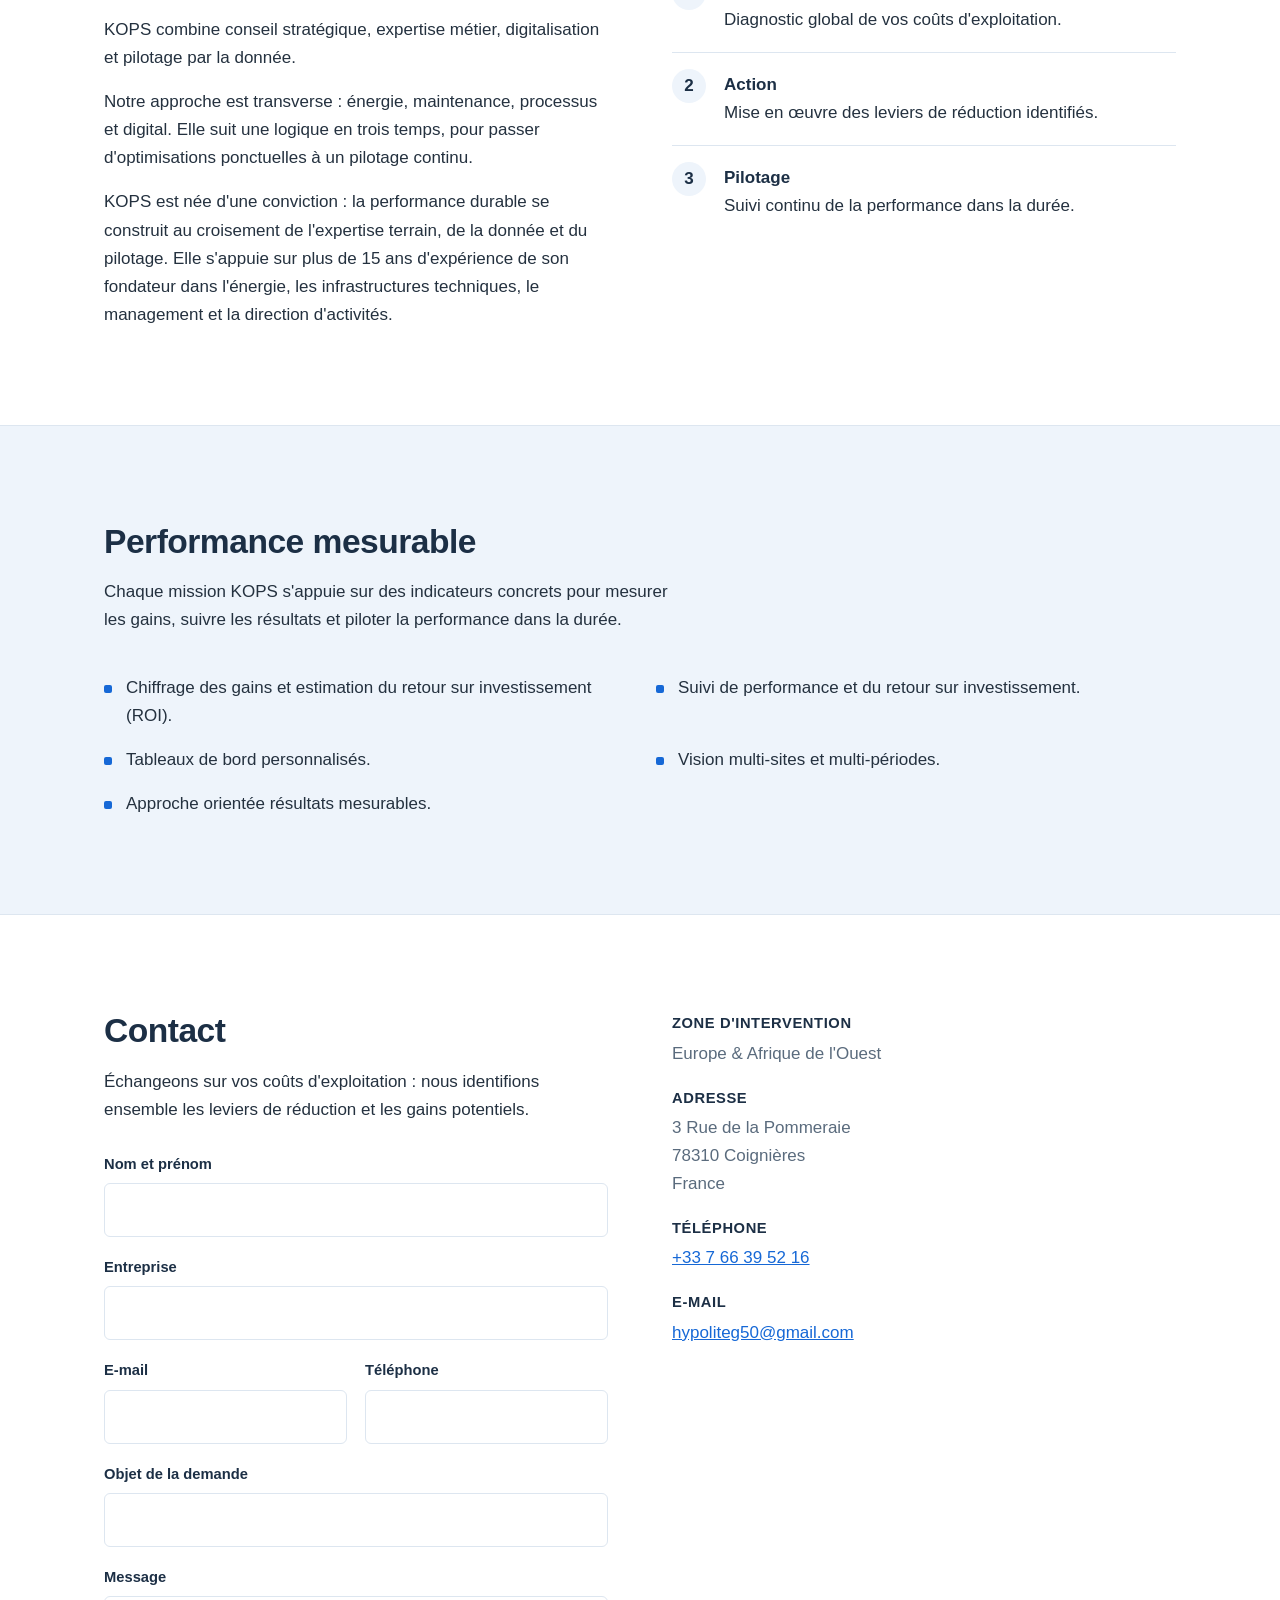
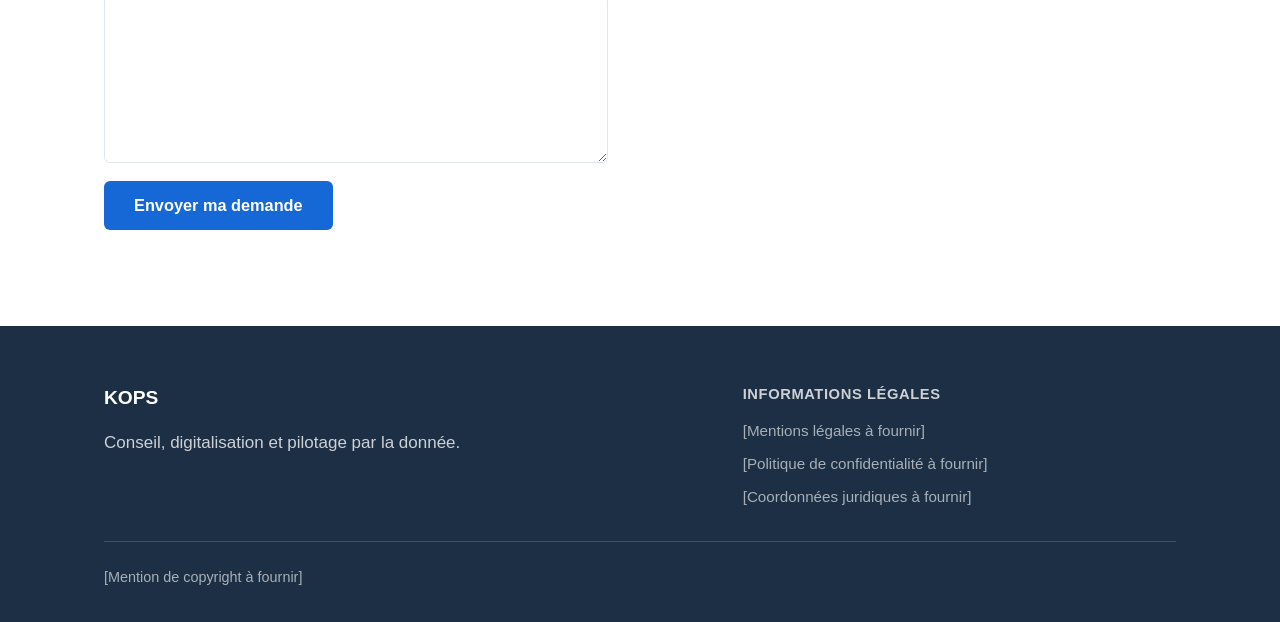
==== commit 227194de: "Recentre la quatrième section sur la performance mesurable Le titre et l'introduction annoncent déso" ====
--- a/index.html
+++ b/index.html
@@ -155,8 +155,11 @@
   <section class="section section--clair" id="preuves">
     <div class="conteneur">
       <div class="section__intro">
-        <h2>Preuves</h2>
-        <p>Ce que vous obtenez, et sur quoi vous pouvez le mesurer.</p>
+        <h2>Performance mesurable</h2>
+        <p>
+          Chaque mission KOPS s'appuie sur des indicateurs concrets pour mesurer
+          les gains, suivre les résultats et piloter la performance dans la durée.
+        </p>
       </div>
       <ul class="liste-preuves">
         <li>Chiffrage des gains et estimation du retour sur investissement (ROI).</li>
@@ -165,12 +168,6 @@
         <li>Vision multi-sites et multi-périodes.</li>
         <li>Approche orientée résultats mesurables.</li>
       </ul>
-      <div class="encart">
-        <p class="provisoire">[Chiffres de gains réalisés à fournir]</p>
-        <p class="provisoire">[Références clients à fournir]</p>
-        <p class="provisoire">[Témoignages clients à fournir]</p>
-        <p class="provisoire">[Labels et certifications à fournir]</p>
-      </div>
     </div>
   </section>
 
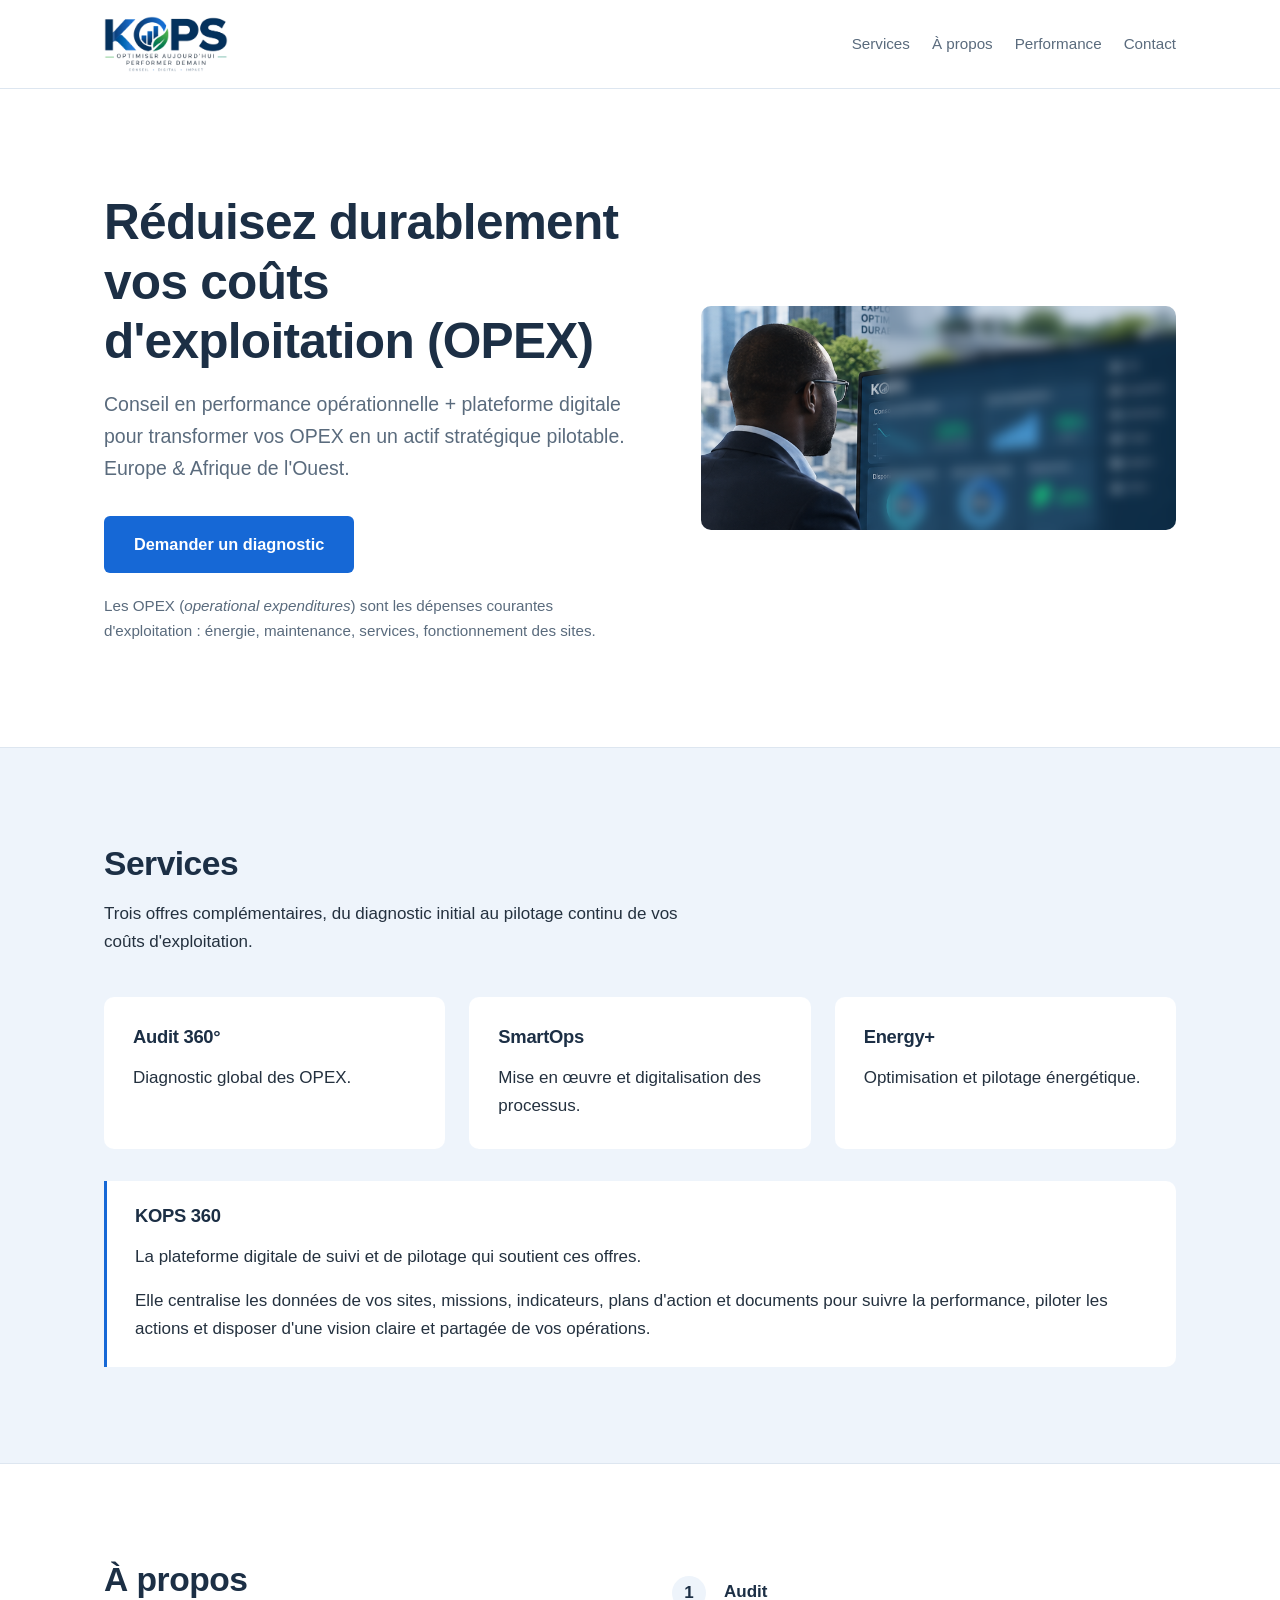
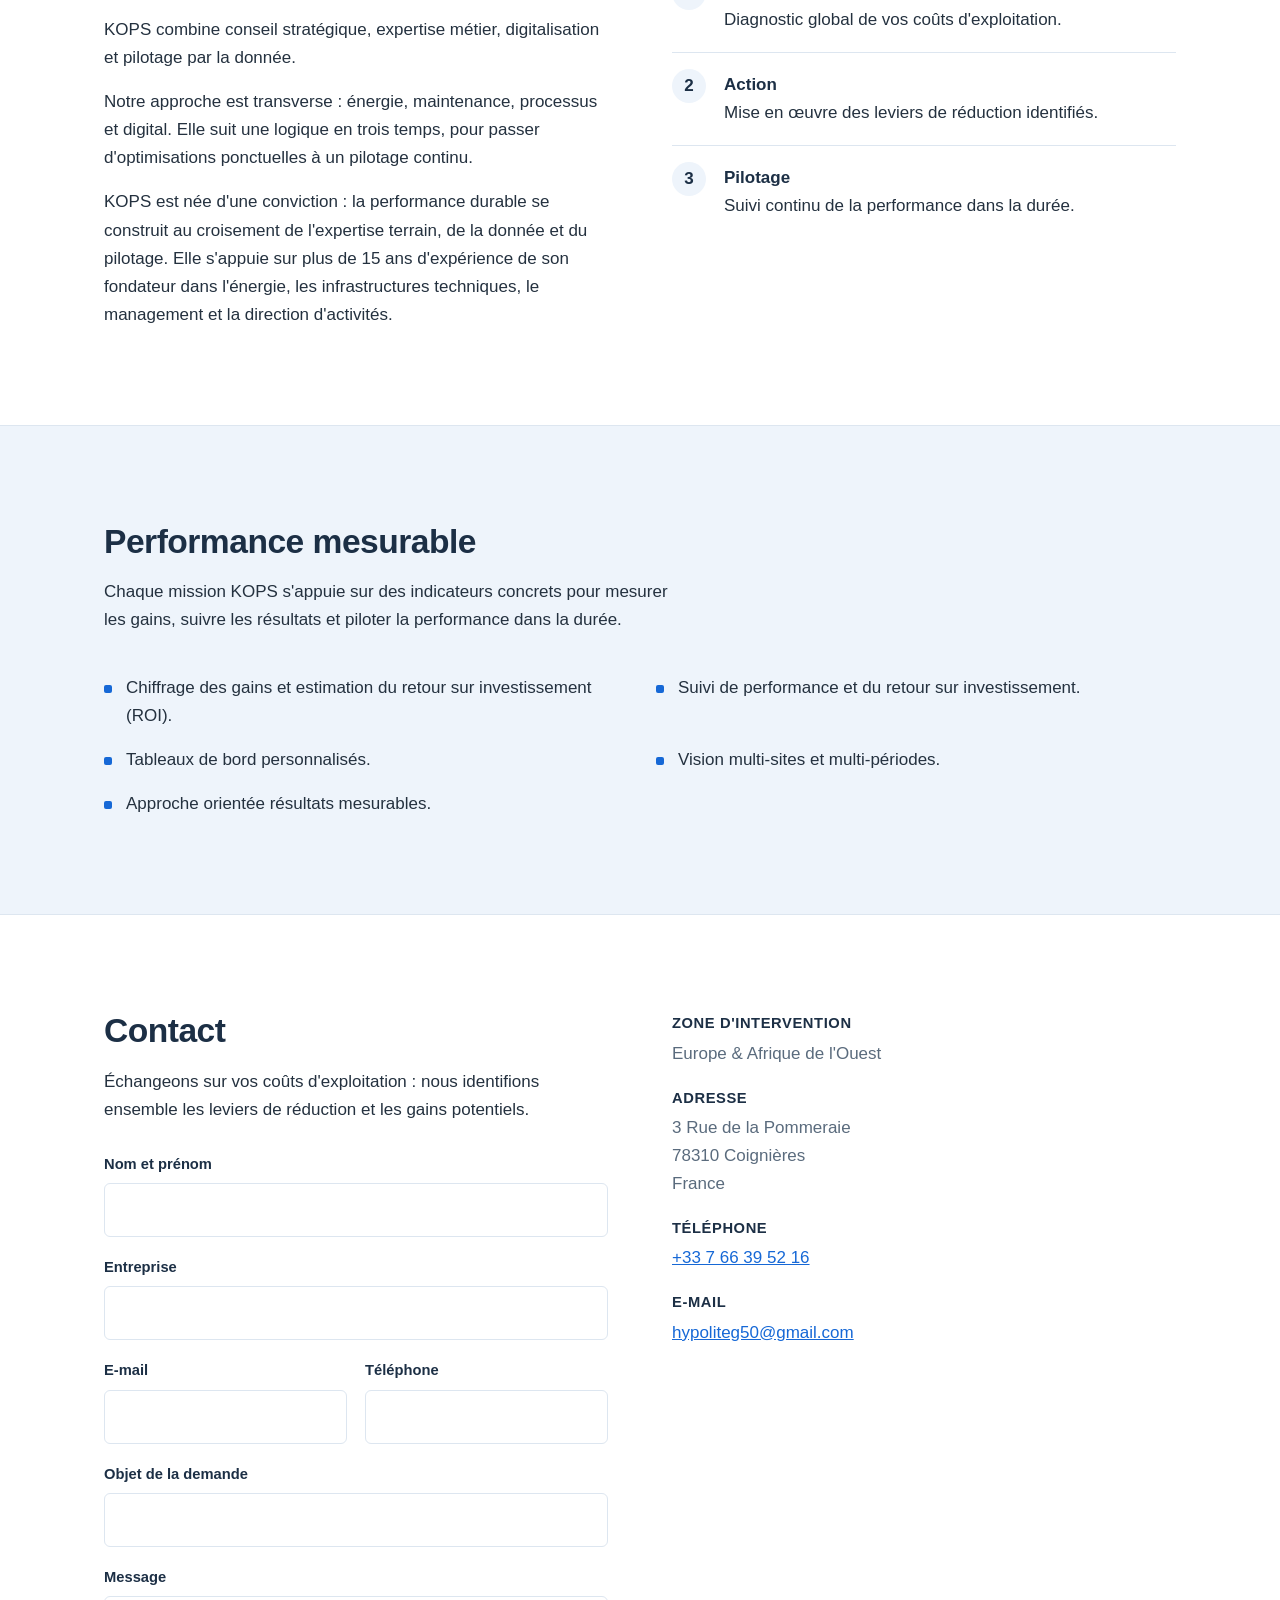
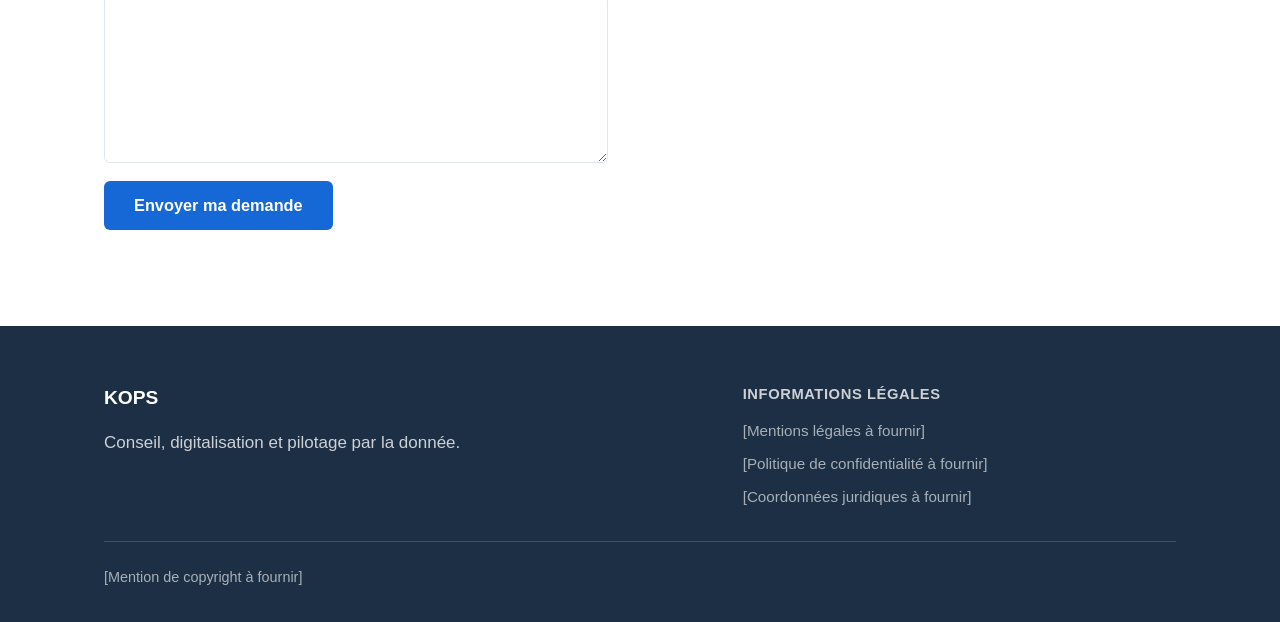
==== commit fc8f106e: "Aligne le menu et les documents de référence sur Performance mesurable - index.html : le lien de nav" ====
--- a/index.html
+++ b/index.html
@@ -40,7 +40,7 @@
     <nav class="navigation" aria-label="Navigation principale">
       <a href="#services">Services</a>
       <a href="#a-propos">À propos</a>
-      <a href="#preuves">Preuves</a>
+      <a href="#preuves">Performance</a>
       <a href="#contact">Contact</a>
     </nav>
   </div>
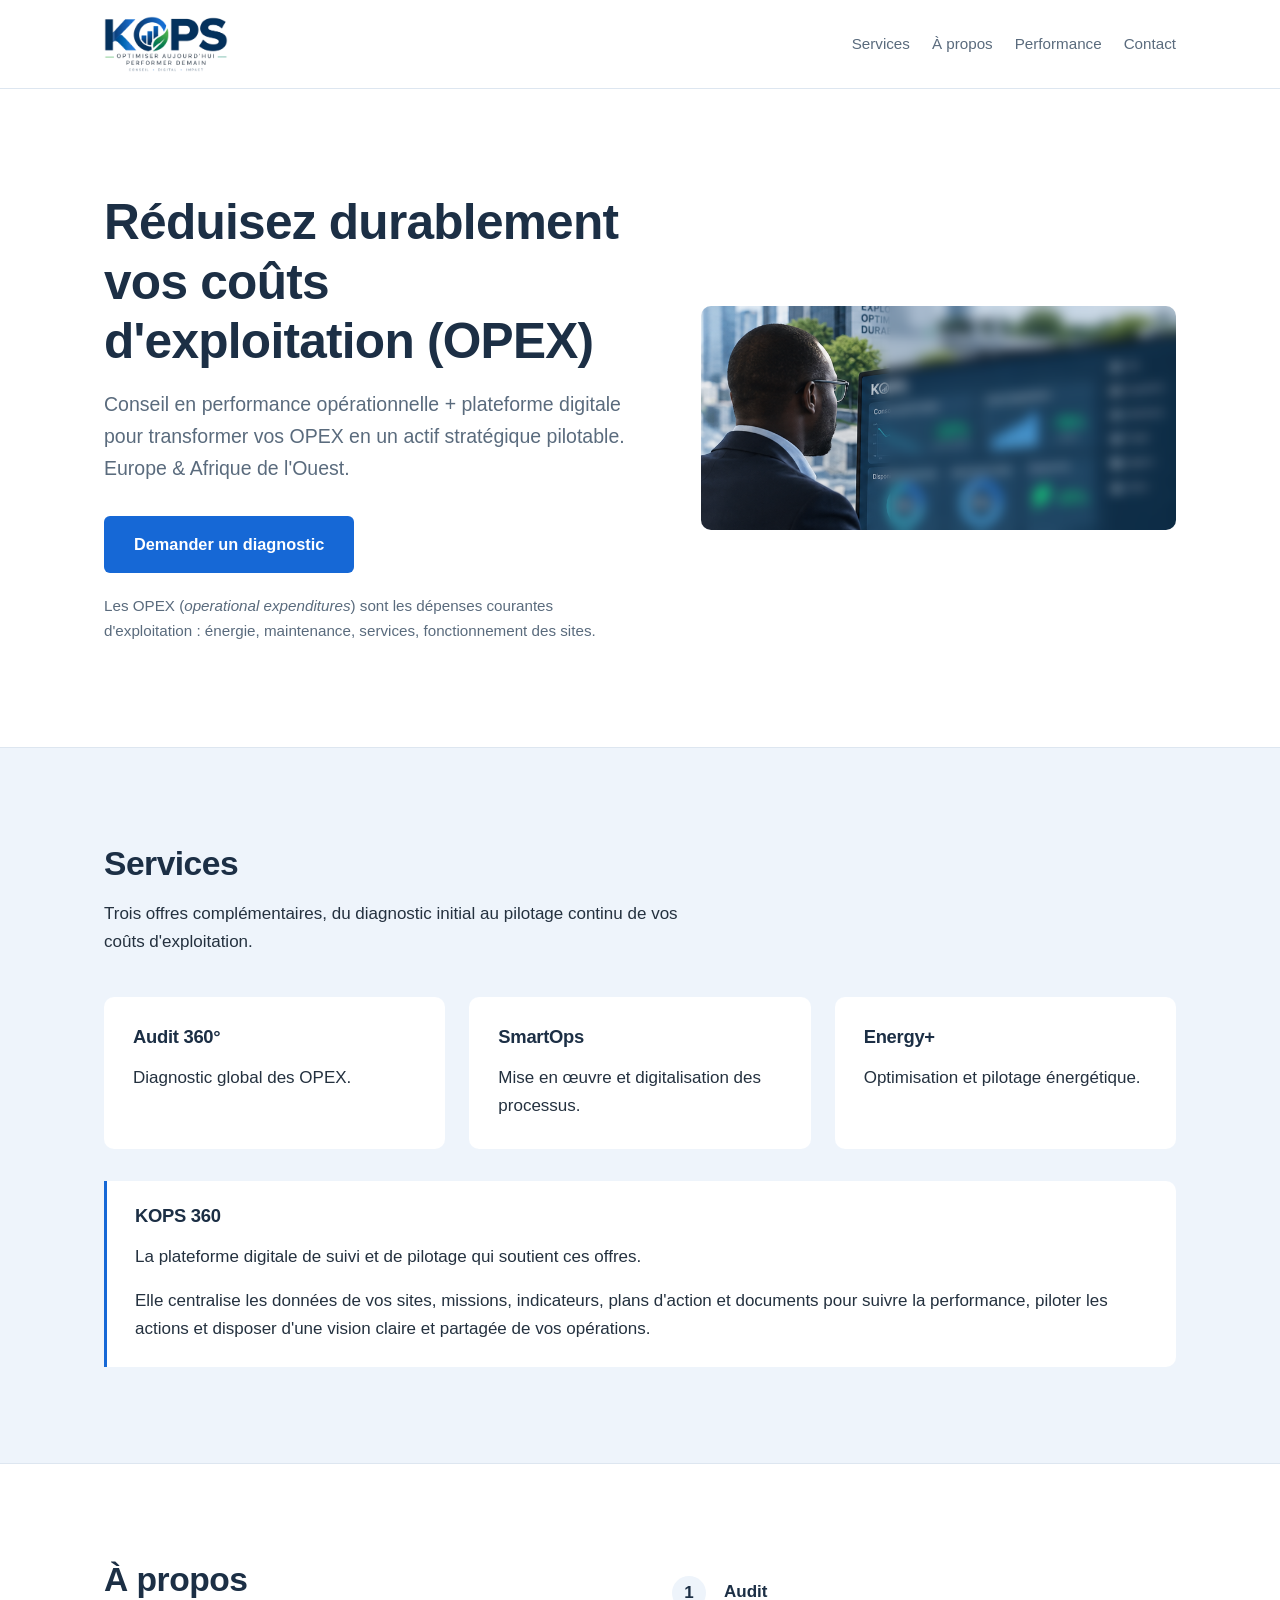
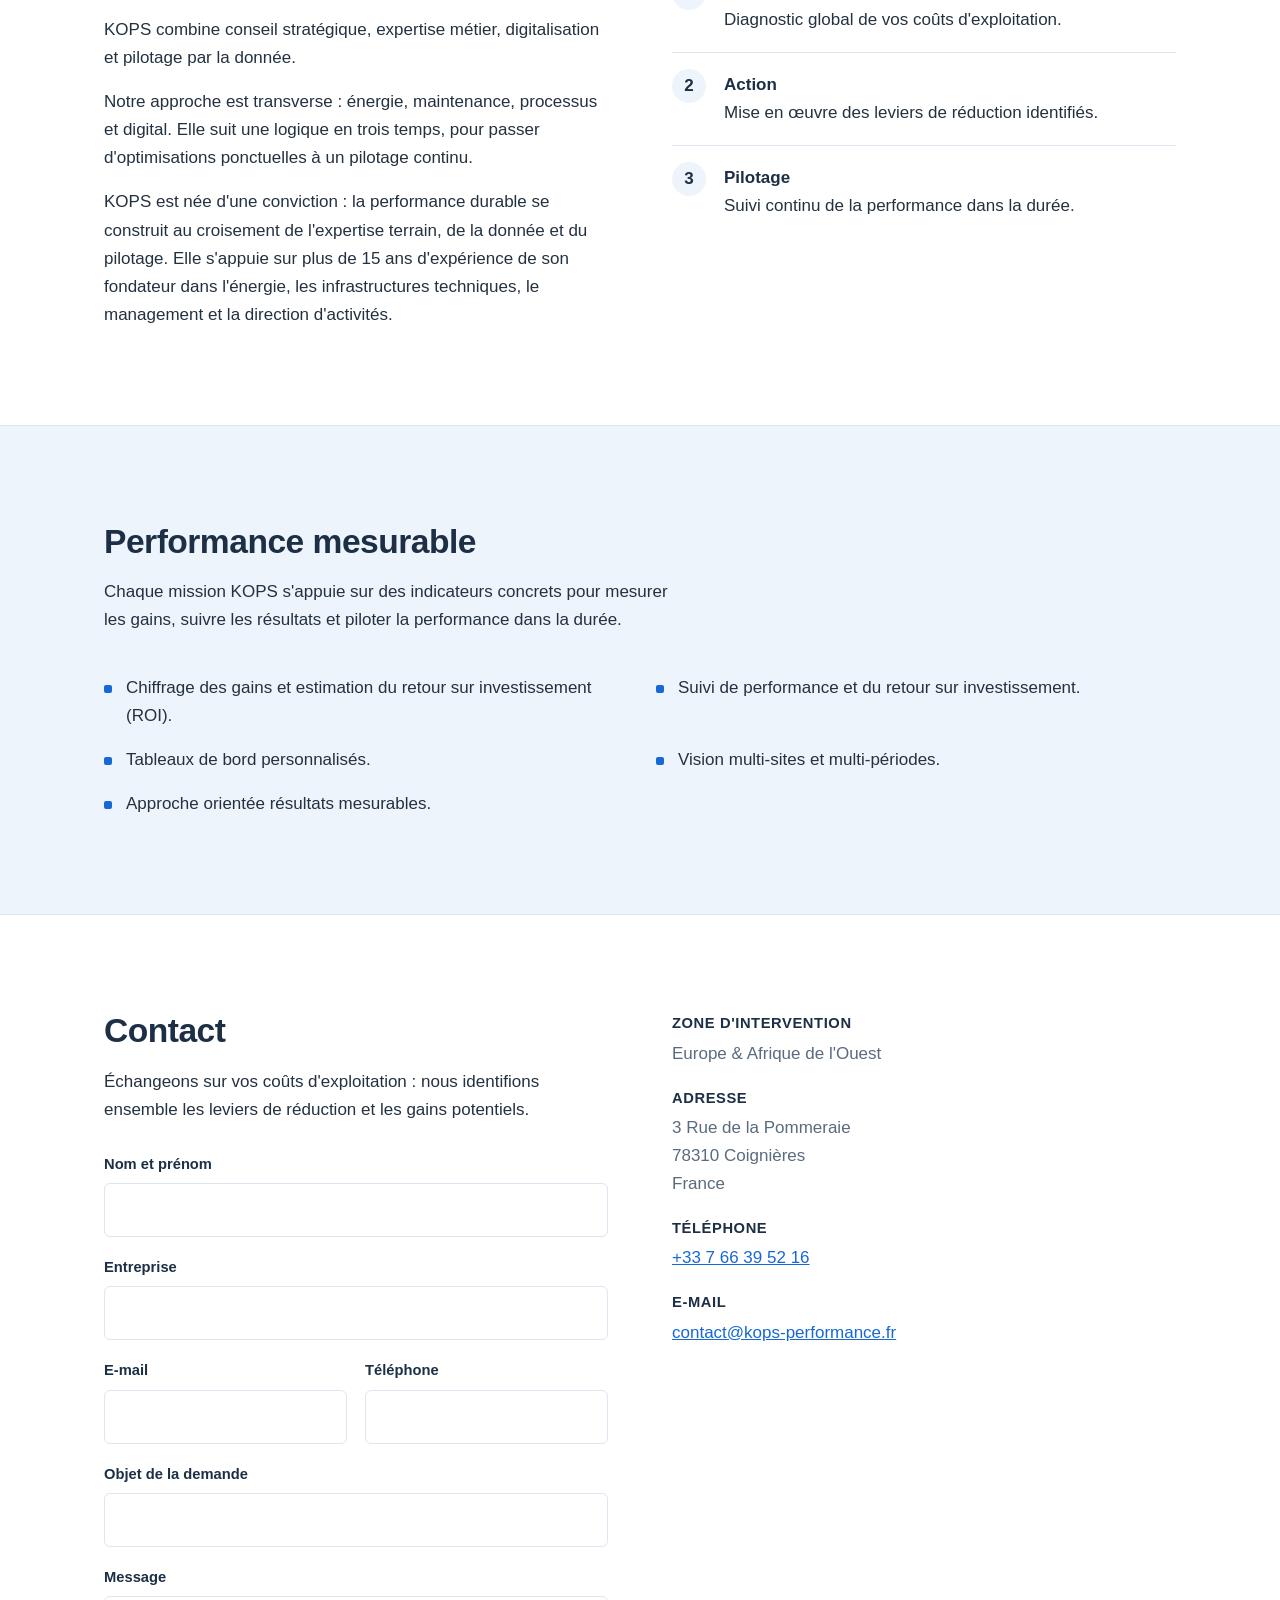
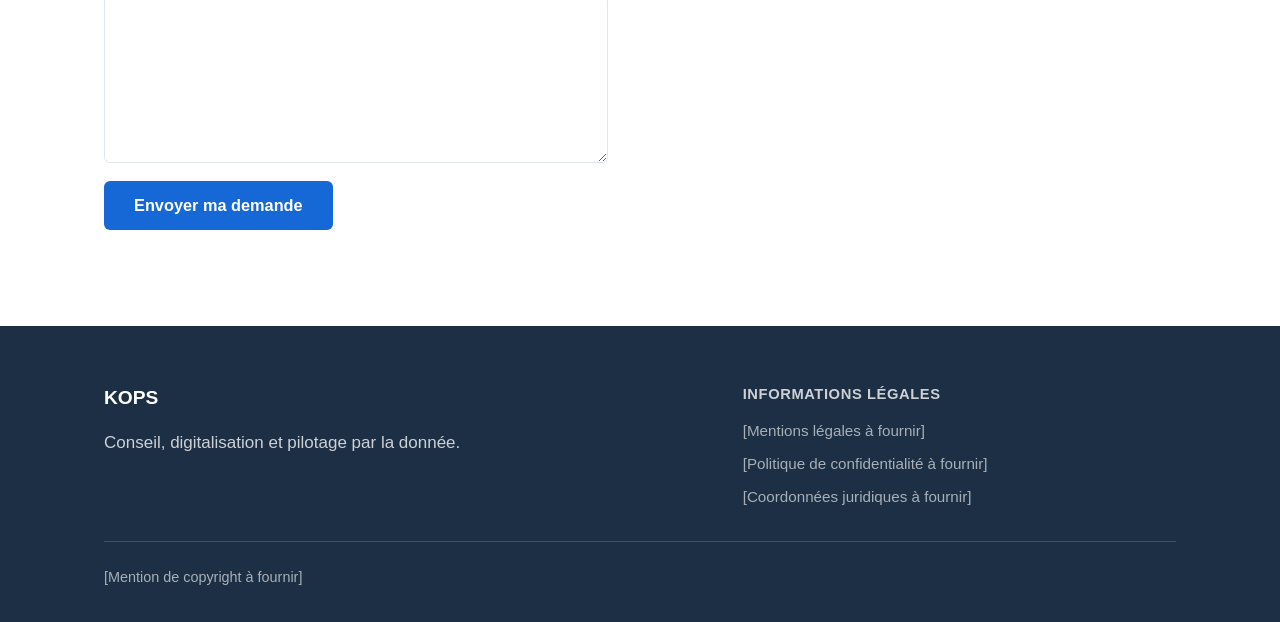
==== commit 27275c25: "Prépare le site pour la production sur kops-performance.fr - contact.php : traitement du formulaire " ====
--- a/index.html
+++ b/index.html
@@ -11,14 +11,16 @@
 <link rel="apple-touch-icon" href="images/apple-touch-icon.png">
 <meta name="theme-color" content="#1668d6"><!-- [code exact à définir] -->
 
-<!-- Aperçu au partage. À la mise en ligne, remplacer les chemins relatifs
-     par l'URL absolue du site et renseigner og:url. -->
+<link rel="canonical" href="https://kops-performance.fr/">
+
+<!-- Aperçu au partage. -->
 <meta property="og:type" content="website">
 <meta property="og:site_name" content="KOPS">
 <meta property="og:locale" content="fr_FR">
+<meta property="og:url" content="https://kops-performance.fr/">
 <meta property="og:title" content="KOPS — Réduisez durablement vos coûts d'exploitation (OPEX)">
 <meta property="og:description" content="Conseil en performance opérationnelle et plateforme digitale pour transformer vos OPEX en un actif stratégique pilotable. Europe &amp; Afrique de l'Ouest.">
-<meta property="og:image" content="images/kops-partage.png">
+<meta property="og:image" content="https://kops-performance.fr/images/kops-partage.png">
 <meta property="og:image:width" content="1200">
 <meta property="og:image:height" content="630">
 <meta property="og:image:alt" content="KOPS — Réduisez durablement vos coûts d'exploitation (OPEX)">
@@ -182,12 +184,9 @@
             les leviers de réduction et les gains potentiels.
           </p>
 
-          <!-- Envoi par Formspree. Remplacer l'identifiant entre crochets par
-               celui du formulaire créé sur formspree.io ; les réponses arrivent
-               sur l'adresse déclarée dans le compte. -->
-          <form class="formulaire" method="post"
-                action="https://formspree.io/f/[identifiant Formspree à renseigner]">
-            <input type="hidden" name="_subject" value="Demande de diagnostic — site KOPS">
+          <!-- Les demandes sont traitées par contact.php, hébergé sur le même
+               domaine, et adressées à contact@kops-performance.fr. -->
+          <form class="formulaire" method="post" action="contact.php">
             <p class="piege" aria-hidden="true">
               <label for="site-web">Ne pas remplir ce champ</label>
               <input type="text" id="site-web" name="_gotcha" tabindex="-1" autocomplete="off">
@@ -236,7 +235,7 @@
           </div>
           <div>
             <dt>E-mail</dt>
-            <dd><a href="mailto:hypoliteg50@gmail.com">hypoliteg50@gmail.com</a></dd>
+            <dd><a href="mailto:contact@kops-performance.fr">contact@kops-performance.fr</a></dd>
           </div>
         </dl>
       </div>
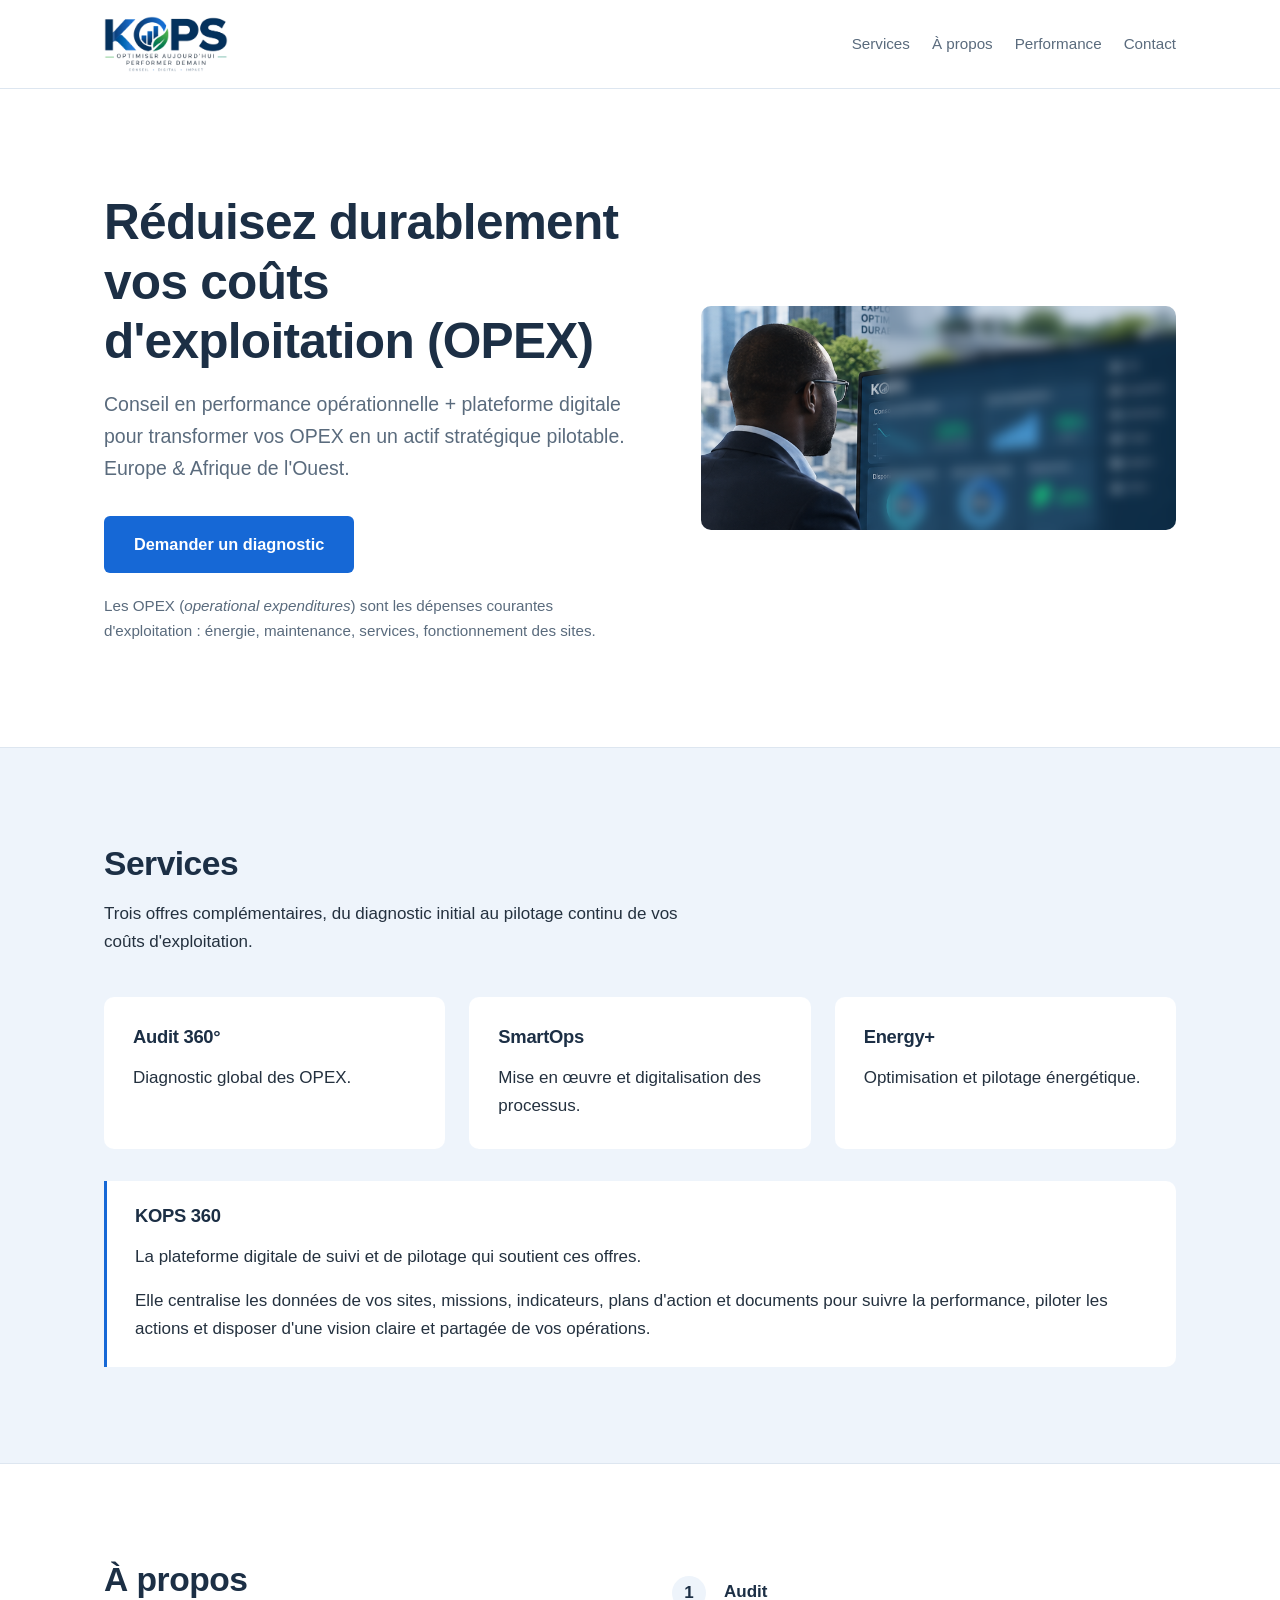
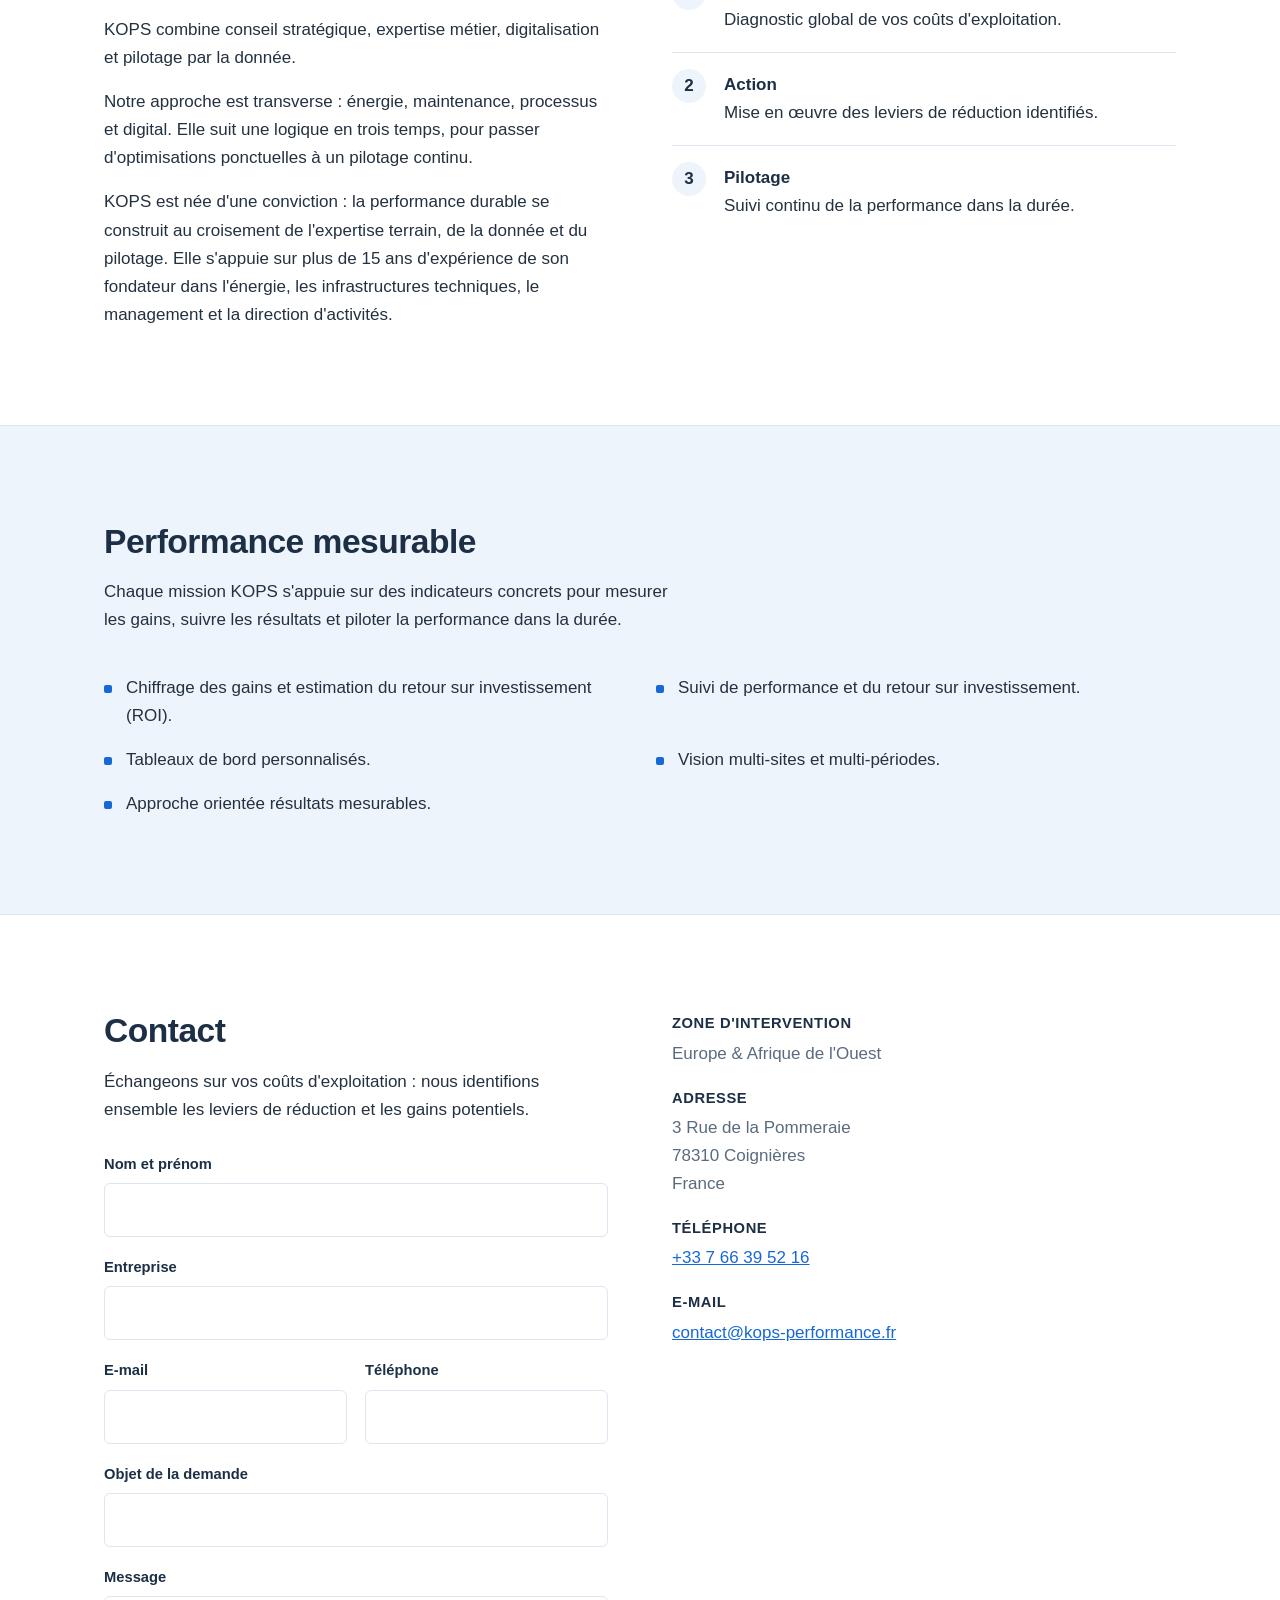
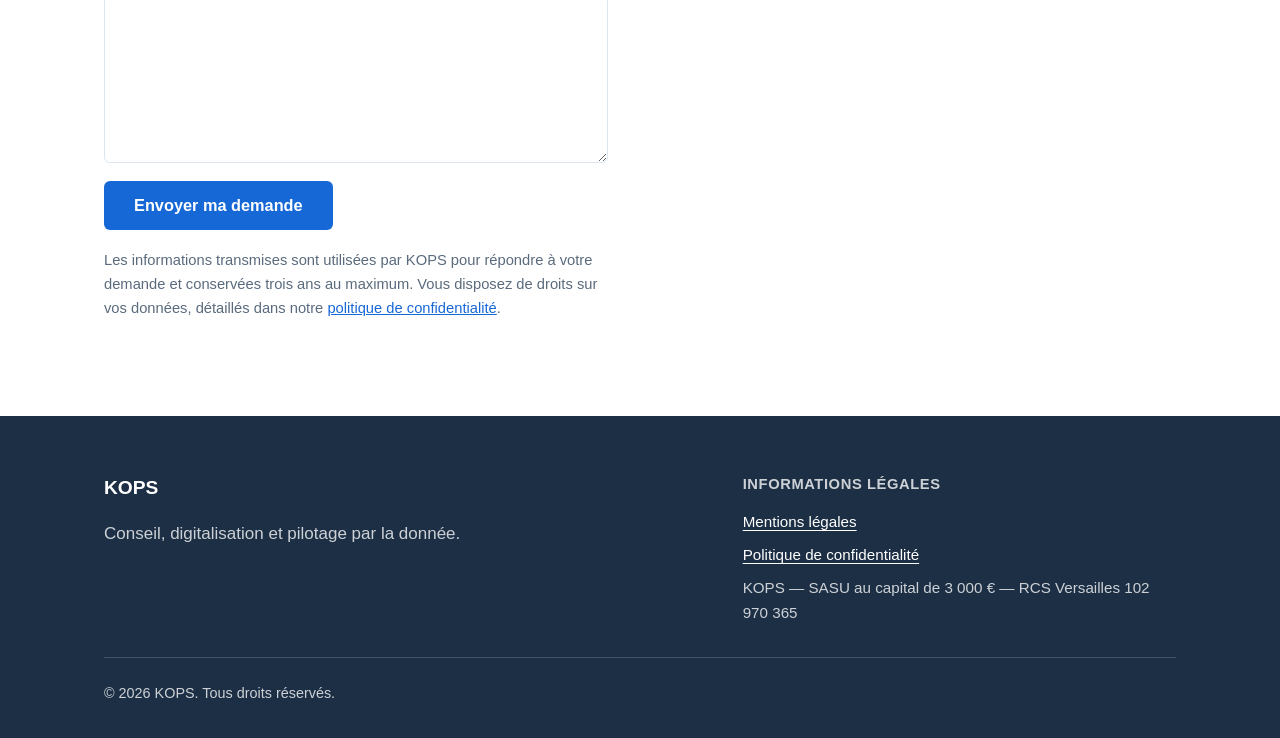
==== commit 14d08ab3: "Publie les mentions légales et la politique de confidentialité - mentions-legales.html : éditeur, di" ====
--- a/index.html
+++ b/index.html
@@ -218,6 +218,12 @@
               <textarea id="message" name="message" rows="5" required></textarea>
             </div>
             <button class="bouton-principal" type="submit">Envoyer ma demande</button>
+            <p class="formulaire__mention">
+              Les informations transmises sont utilisées par KOPS pour répondre à
+              votre demande et conservées trois ans au maximum. Vous disposez de
+              droits sur vos données, détaillés dans notre
+              <a href="politique-confidentialite.html">politique de confidentialité</a>.
+            </p>
           </form>
         </div>
         <dl class="coordonnees">
@@ -255,14 +261,14 @@
       <div>
         <p class="pied__titre">Informations légales</p>
         <ul>
-          <li class="provisoire">[Mentions légales à fournir]</li>
-          <li class="provisoire">[Politique de confidentialité à fournir]</li>
-          <li class="provisoire">[Coordonnées juridiques à fournir]</li>
+          <li><a href="mentions-legales.html">Mentions légales</a></li>
+          <li><a href="politique-confidentialite.html">Politique de confidentialité</a></li>
+          <li>KOPS — SASU au capital de 3 000 € — RCS Versailles 102 970 365</li>
         </ul>
       </div>
     </div>
     <div class="pied__bas">
-      <p class="provisoire">[Mention de copyright à fournir]</p>
+      <p>© 2026 KOPS. Tous droits réservés.</p>
     </div>
   </div>
 </footer>
--- a/styles.css
+++ b/styles.css
@@ -428,6 +428,70 @@
 
 .pied .provisoire { color: rgba(255, 255, 255, 0.62); }
 
+/* Liens du pied de page, sur fond sombre */
+.pied a {
+  color: var(--blanc);
+  text-decoration: underline;
+  text-underline-offset: 3px;
+}
+
+.pied a:hover,
+.pied a:focus { text-decoration: none; }
+
+/* Pages légales : mentions légales, politique de confidentialité */
+.page-legale {
+  padding: clamp(40px, 6vw, 72px) 0 clamp(56px, 8vw, 96px);
+}
+
+.page-legale__contenu { max-width: 74ch; }
+
+.page-legale h1 { margin-bottom: 12px; }
+
+.page-legale h2 {
+  font-size: clamp(1.2rem, 2.4vw, 1.5rem);
+  margin-top: 44px;
+}
+
+.page-legale h2:first-of-type { margin-top: 36px; }
+
+.page-legale ul {
+  margin: 0 0 16px;
+  padding-left: 22px;
+}
+
+.page-legale li { margin-bottom: 8px; }
+
+.page-legale dl {
+  margin: 0 0 24px;
+  display: grid;
+  gap: 14px;
+}
+
+.page-legale dt {
+  font-weight: 600;
+  color: var(--bleu-gris-fonce);
+  font-size: 0.92rem;
+  text-transform: uppercase;
+  letter-spacing: 0.04em;
+}
+
+.page-legale dd { margin: 4px 0 0; }
+
+.page-legale__date {
+  margin-top: 44px;
+  padding-top: 20px;
+  border-top: 1px solid var(--filet);
+  font-size: 0.95rem;
+  color: var(--texte-attenue);
+}
+
+/* Mention d'information placée sous le formulaire */
+.formulaire__mention {
+  margin: 0;
+  font-size: 0.92rem;
+  color: var(--texte-attenue);
+}
+
 /* Responsive */
 @media (max-width: 900px) {
   .accueil__grille,
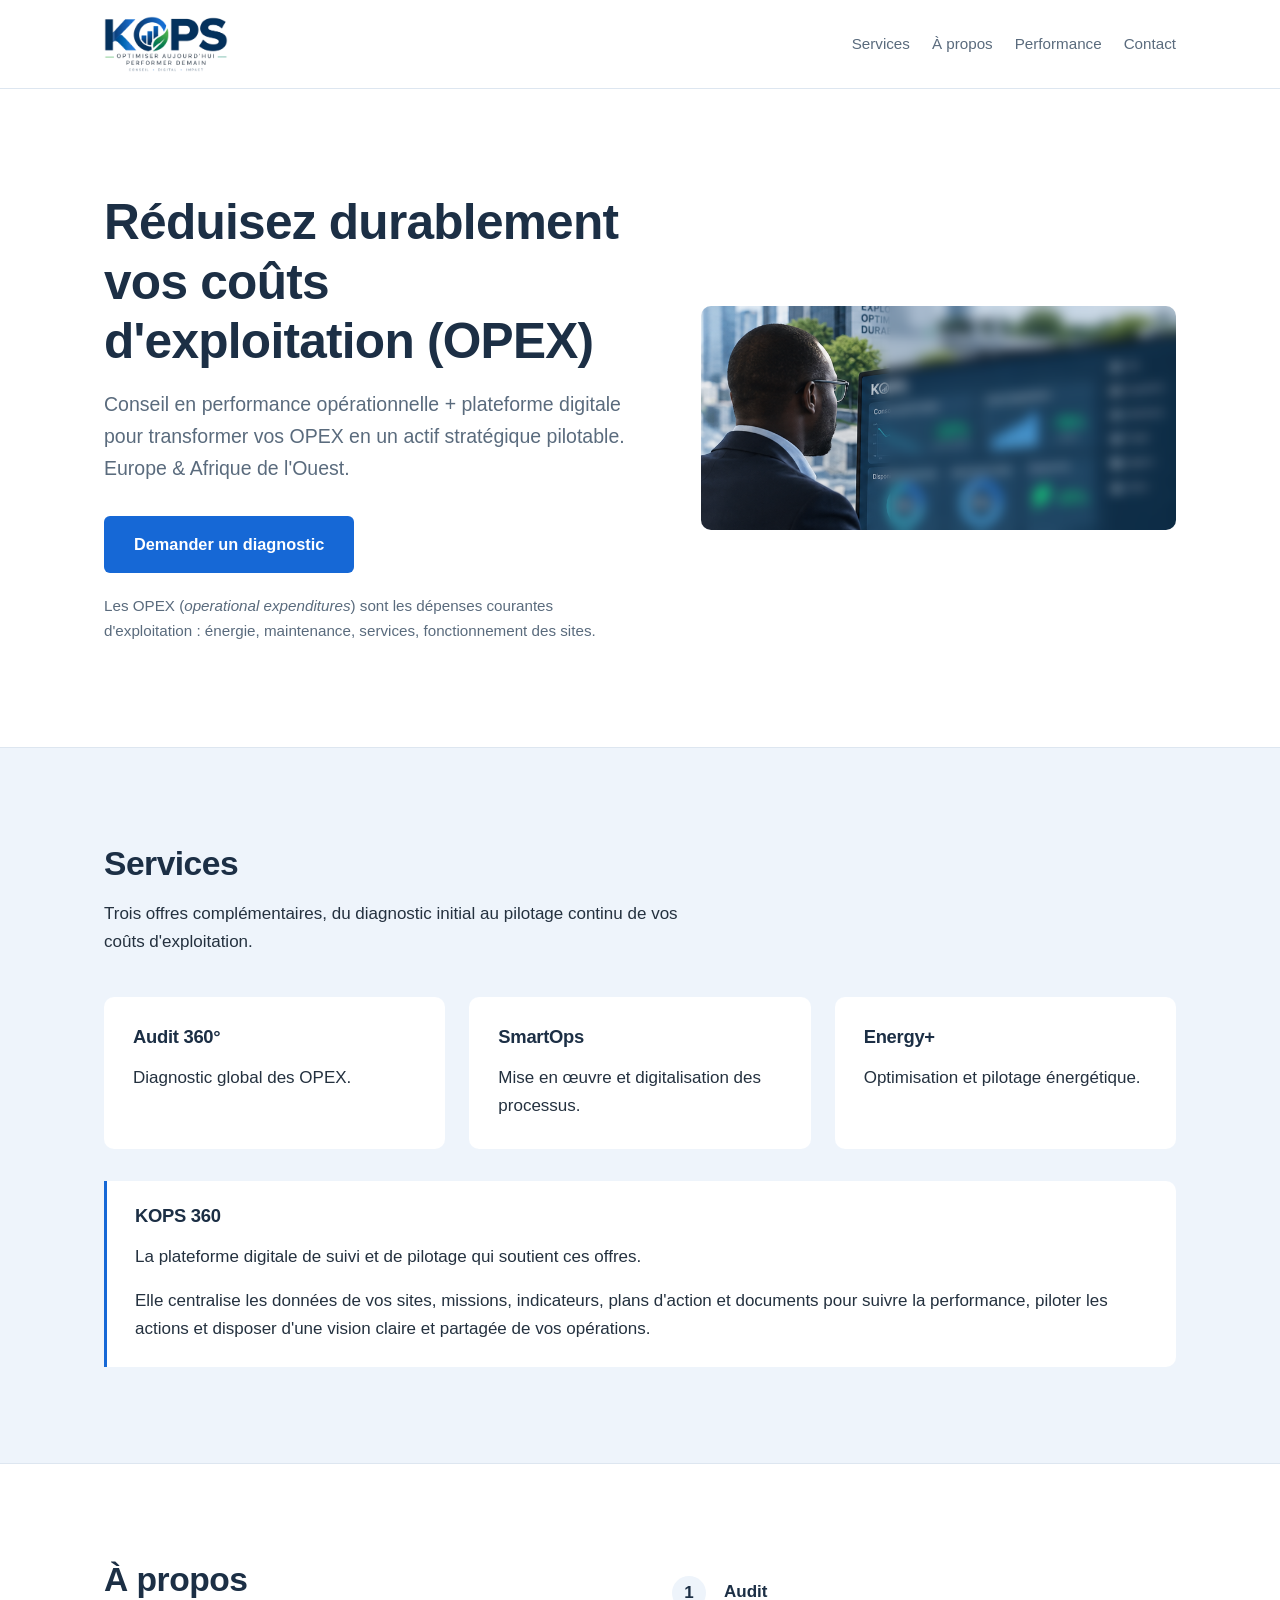
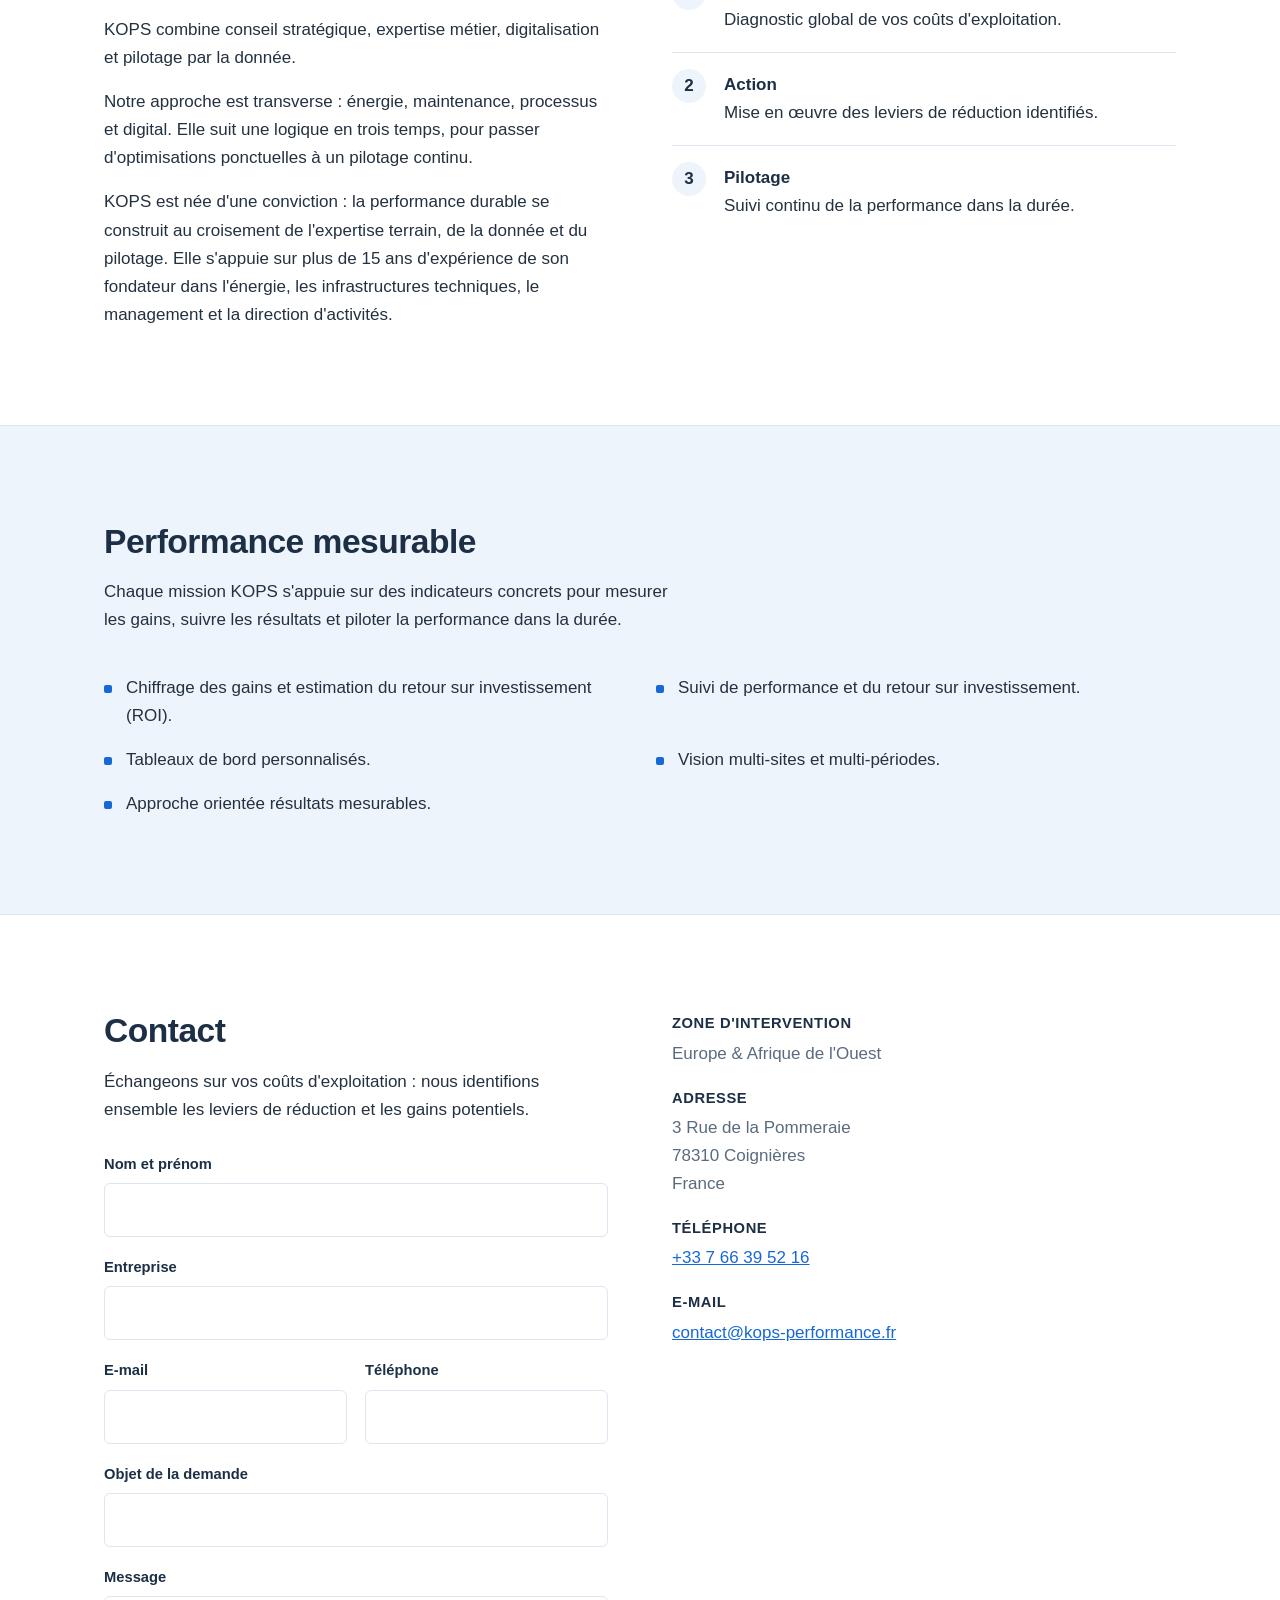
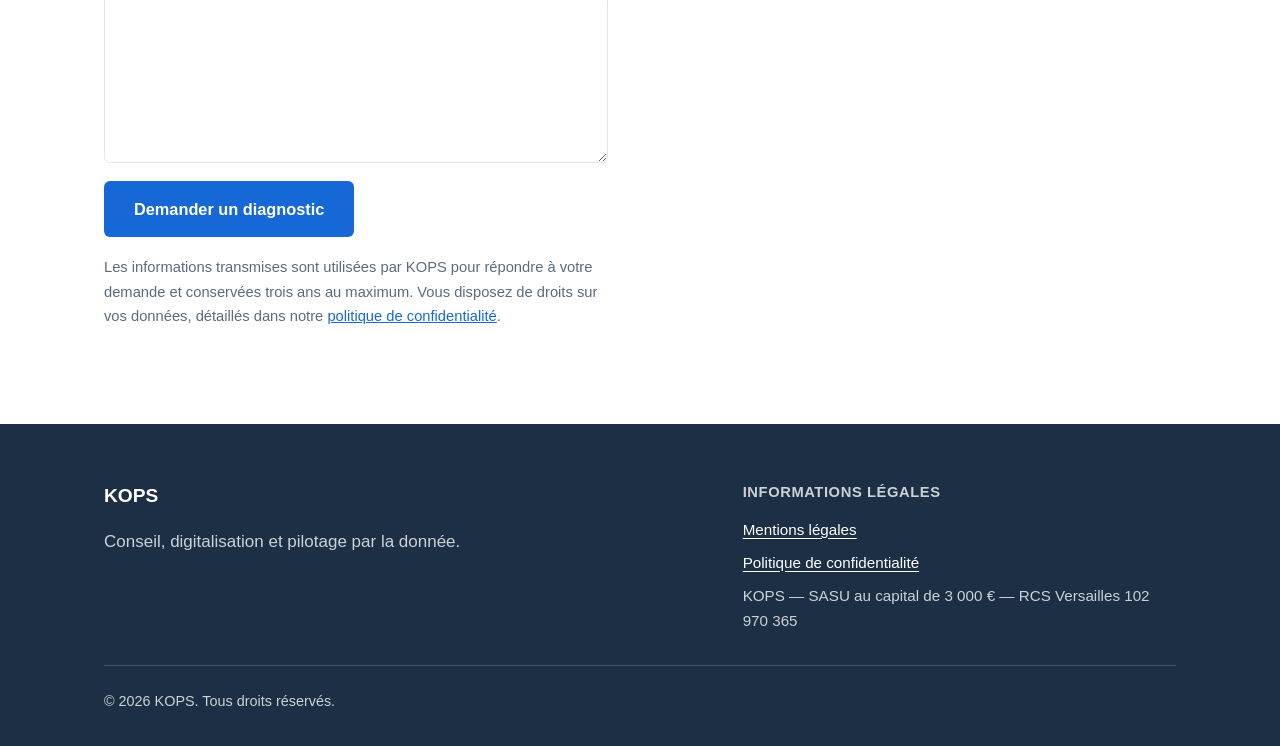
==== commit e2438a5d: "Améliore cohérence, navigation et accessibilité Co-Authored-By: Claude Opus 5.5 <noreply@anthropic.c" ====
--- a/index.html
+++ b/index.html
@@ -217,7 +217,7 @@
               <label for="message">Message</label>
               <textarea id="message" name="message" rows="5" required></textarea>
             </div>
-            <button class="bouton-principal" type="submit">Envoyer ma demande</button>
+            <button class="bouton-principal" type="submit">Demander un diagnostic</button>
             <p class="formulaire__mention">
               Les informations transmises sont utilisées par KOPS pour répondre à
               votre demande et conservées trois ans au maximum. Vous disposez de
--- a/styles.css
+++ b/styles.css
@@ -17,11 +17,17 @@
 
   --largeur: 1120px;
   --gouttiere: 24px;
+
+  /* Hauteur de l'en-tête fixe, réservée lors des défilements vers une ancre. */
+  --hauteur-entete: 88px;
 }
 
 * { box-sizing: border-box; }
 
-html { scroll-behavior: smooth; }
+html {
+  scroll-behavior: smooth;
+  scroll-padding-top: var(--hauteur-entete);
+}
 
 body {
   margin: 0;
@@ -50,6 +56,13 @@
 
 a { color: var(--bleu-vif); }
 
+/* Focus clavier : un seul contour pour tous les éléments interactifs.
+   Le décalage le détache du bouton principal, qui est déjà bleu vif. */
+:focus-visible {
+  outline: 3px solid var(--bleu-vif);
+  outline-offset: 3px;
+}
+
 .conteneur {
   width: 100%;
   max-width: var(--largeur);
@@ -126,7 +139,7 @@
 }
 
 .navigation a:hover,
-.navigation a:focus { color: var(--bleu-vif); }
+.navigation a:focus-visible { color: var(--bleu-vif); }
 
 /* Bouton principal — un seul sur l'ensemble du site. */
 .bouton-principal {
@@ -136,12 +149,13 @@
   text-decoration: none;
   font-weight: 600;
   font-size: 1.02rem;
+  line-height: inherit;
   padding: 15px 30px;
   border-radius: 6px;
 }
 
 .bouton-principal:hover,
-.bouton-principal:focus { background: var(--bleu-gris-fonce); }
+.bouton-principal:focus-visible { background: var(--bleu-gris-fonce); }
 
 /* Sections */
 .section {
@@ -338,10 +352,9 @@
   min-height: 120px;
 }
 
-.champ input:focus,
-.champ textarea:focus {
-  outline: 2px solid var(--bleu-vif);
-  outline-offset: 1px;
+/* Le contour vient de la règle :focus-visible commune ; seule la bordure change ici. */
+.champ input:focus-visible,
+.champ textarea:focus-visible {
   border-color: var(--bleu-vif);
 }
 
@@ -436,7 +449,10 @@
 }
 
 .pied a:hover,
-.pied a:focus { text-decoration: none; }
+.pied a:focus-visible { text-decoration: none; }
+
+/* Sur le fond foncé du pied de page, le contour passe en blanc. */
+.pied :focus-visible { outline-color: var(--blanc); }
 
 /* Pages légales : mentions légales, politique de confidentialité */
 .page-legale {
@@ -494,6 +510,7 @@
 
 /* Responsive */
 @media (max-width: 900px) {
+  :root { --hauteur-entete: 78px; }
   .accueil__grille,
   .apropos__grille,
   .contact__grille { grid-template-columns: 1fr; }
@@ -505,6 +522,8 @@
 }
 
 @media (max-width: 640px) {
+  /* Le menu passe sous le logo : l'en-tête mesure de 73 à 138 px selon la largeur. */
+  :root { --hauteur-entete: 108px; }
   body { font-size: 16px; }
   /* Piège à robots : invisible pour les visiteurs, rempli par les robots. */
 .piege {
